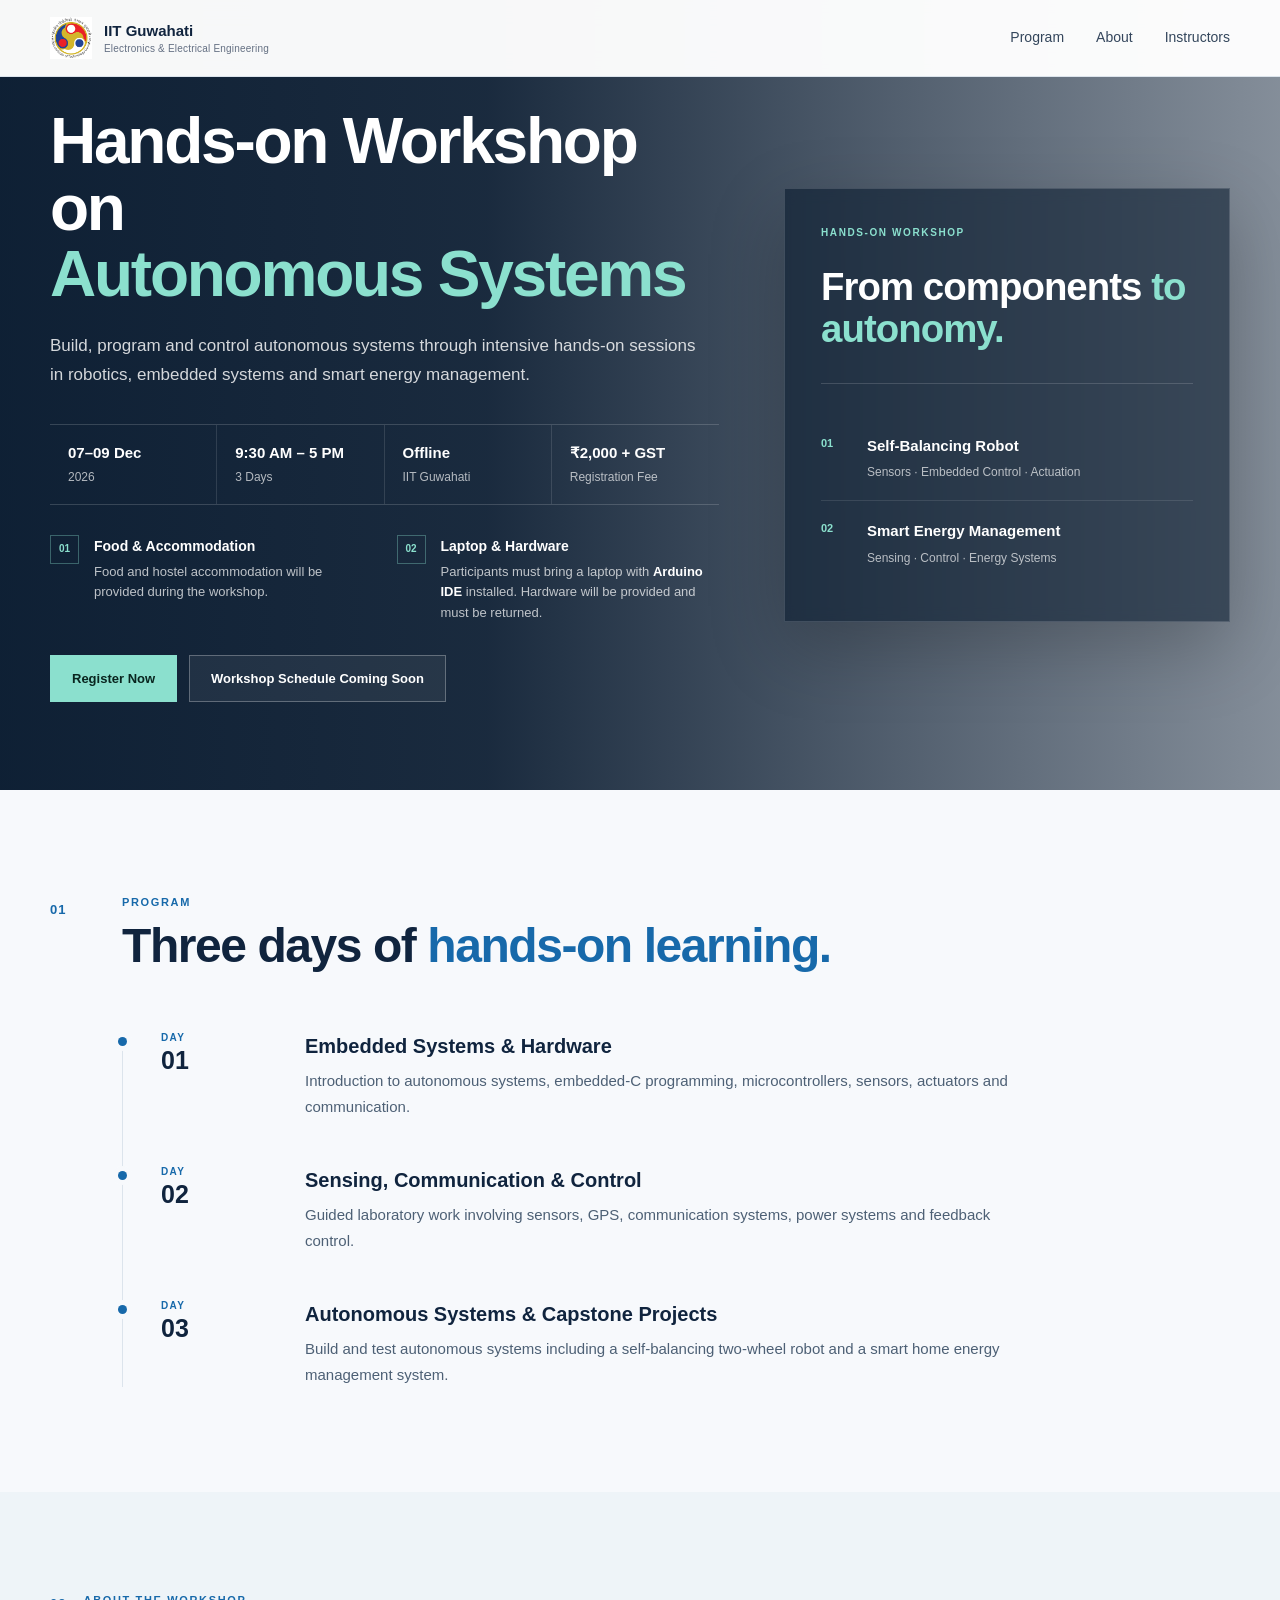
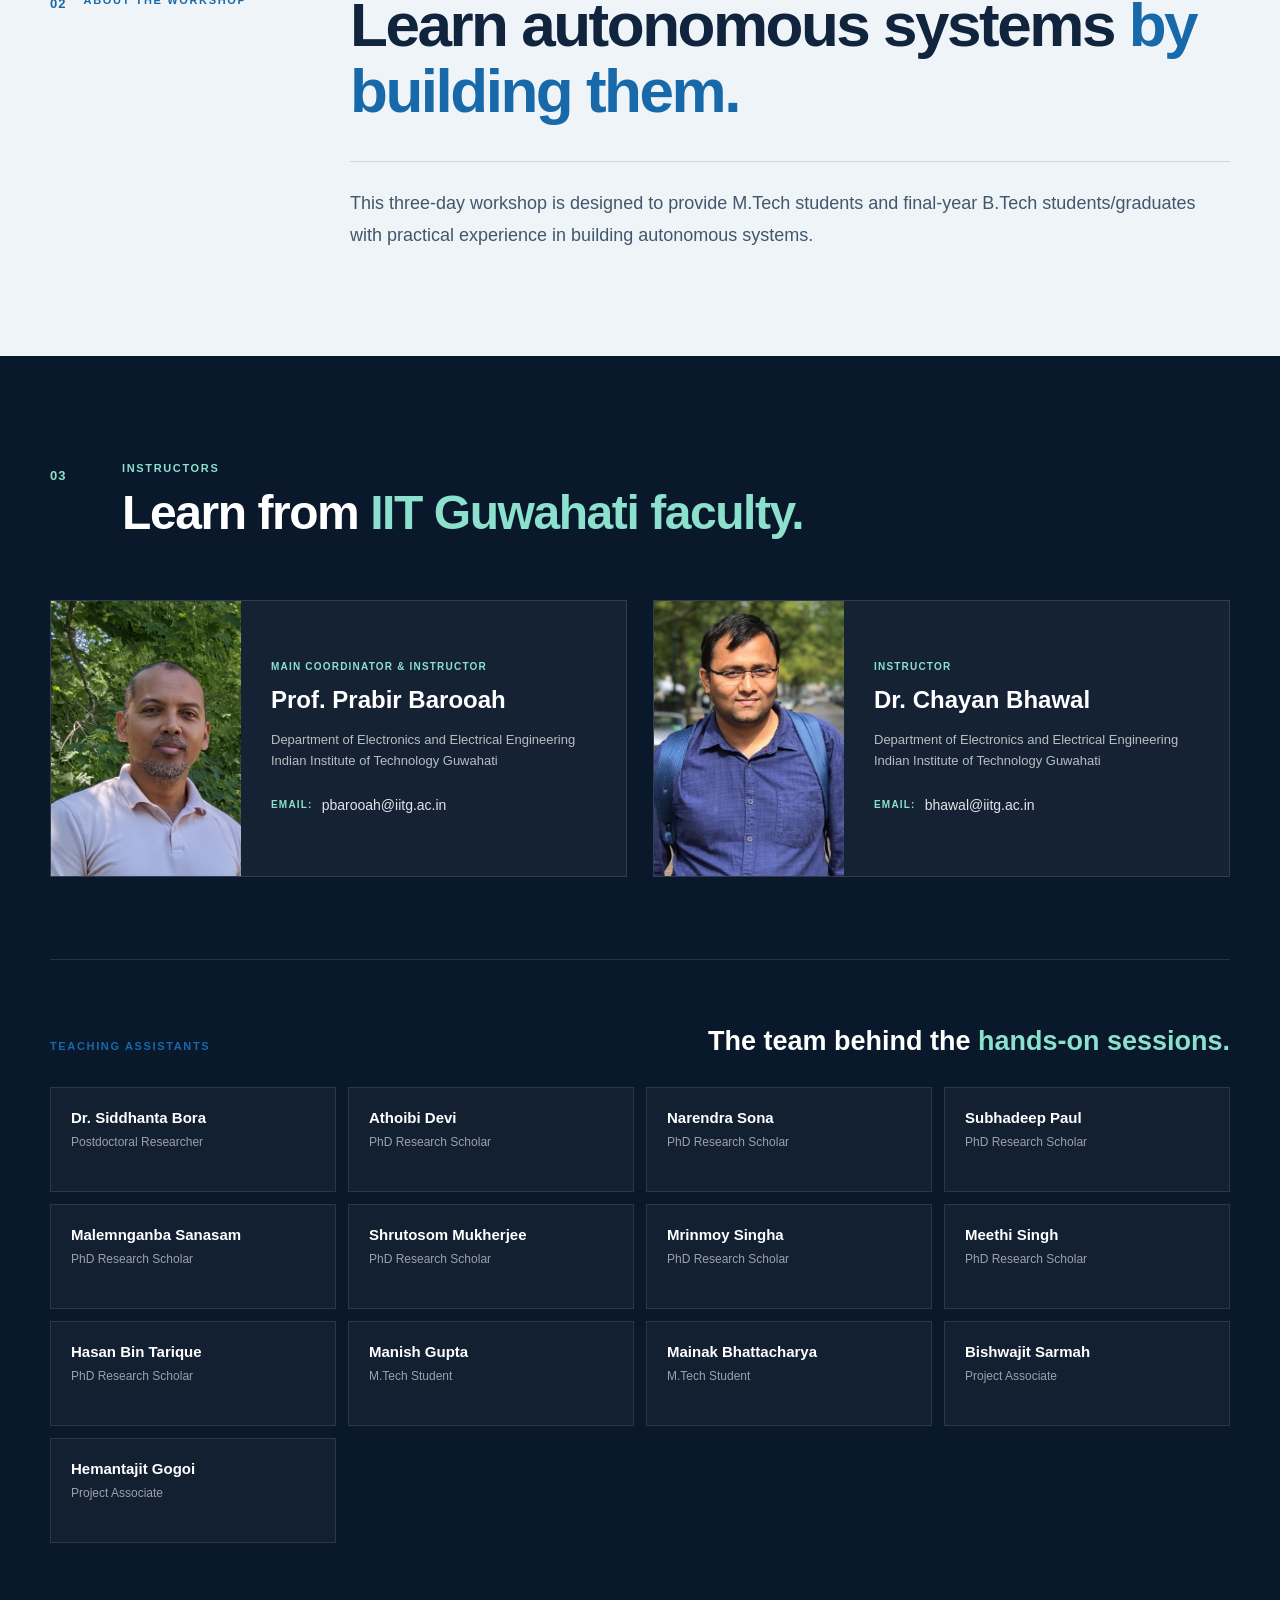
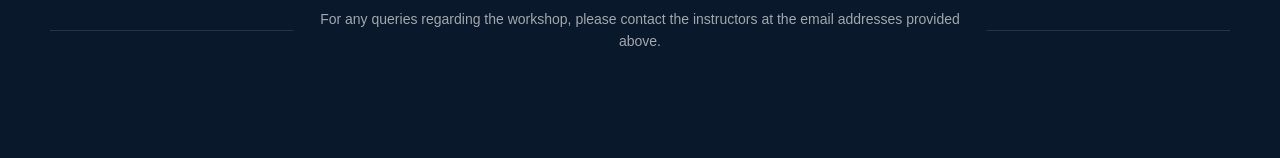
==== index.html @ 2465e298 "updated version" ====
<!DOCTYPE html>
<html lang="en">

<head>

    <meta charset="UTF-8">

    <meta
        name="viewport"
        content="width=device-width, initial-scale=1.0"
    >

    <title>
        Hands-on Workshop on Autonomous Systems | IIT Guwahati
    </title>

    <meta
        name="description"
        content="Hands-on Workshop on Autonomous Systems at IIT Guwahati, 7–9 December 2026."
    >

    <link rel="stylesheet" href="style.css">

</head>


<body>


    <!-- ================= NAVBAR ================= -->

    <header class="navbar" id="navbar">

        <div class="nav-container">

            <a href="#home" class="brand">

                <img
                    src="assets/iitg-logo.png"
                    alt="IIT Guwahati Logo"
                >

                <div>

                    <span class="brand-main">
                        IIT Guwahati
                    </span>

                    <span class="brand-sub">
                        Electronics & Electrical Engineering
                    </span>

                </div>

            </a>


            <button
                class="nav-toggle"
                id="navToggle"
                aria-label="Toggle navigation"
            >

                <span></span>
                <span></span>
                <span></span>

            </button>


            <nav class="nav-menu" id="navMenu">

                <a href="#program">
                    Program
                </a>

                <a href="#about">
                    About
                </a>

                <a href="#instructors">
                    Instructors
                </a>

            </nav>

        </div>

    </header>



    <!-- ================= MAIN ================= -->

    <main>


        <!-- ================= HERO ================= -->

        <section class="hero" id="home">

            <div class="hero-container">


                <!-- HERO CONTENT -->

                <div class="hero-content">
                    <h1>
                        Hands-on Workshop on

                        <span>
                            Autonomous Systems
                        </span>
                    </h1>


                    <p class="hero-description">

                        Build, program and control autonomous systems through
                        intensive hands-on sessions in robotics, embedded
                        systems and smart energy management.

                    </p>


                    <!-- HERO META -->

                    <div class="hero-meta">

                        <div class="hero-meta-item">

                            <strong>
                                07–09 Dec
                            </strong>

                            <span>
                                2026
                            </span>

                        </div>


                        <div class="hero-meta-item">

                            <strong>
                                9:30 AM – 5 PM
                            </strong>

                            <span>
                                3 Days
                            </span>

                        </div>


                        <div class="hero-meta-item">

                            <strong>
                                Offline
                            </strong>

                            <span>
                                IIT Guwahati
                            </span>

                        </div>


                        <div class="hero-meta-item">

                            <strong>
                                ₹2,000 + GST
                            </strong>

                            <span>
                                Registration Fee
                            </span>

                        </div>

                    </div>


                    <!-- HERO DETAILS -->

                    <div class="hero-details">

                        <div class="hero-detail-item">

                            <span class="hero-detail-icon">
                                01
                            </span>

                            <div>

                                <strong>
                                    Food & Accommodation
                                </strong>

                                <p>
                                    Food and hostel accommodation will be
                                    provided during the workshop.
                                </p>

                            </div>

                        </div>


                        <div class="hero-detail-item">

                            <span class="hero-detail-icon">
                                02
                            </span>

                            <div>

                                <strong>
                                    Laptop & Hardware
                                </strong>

                                <p>
                                    Participants must bring a laptop with
                                    <b>Arduino IDE</b> installed. Hardware
                                    will be provided and must be returned.
                                </p>

                            </div>

                        </div>

                    </div>


                    <!-- HERO BUTTONS -->

                    <div class="hero-buttons">

                        <a
                            href="GOOGLE_FORM_URL"
                            class="btn btn-primary"
                        >
                            Register Now
                        </a>


                        <a
                            href="WORKSHOP_DETAILS_PDF_URL"
                            class="btn btn-secondary"
                        >
                            Workshop Schedule Coming Soon
                        </a>

                    </div>

                </div>



                <!-- HERO SIDE PANEL -->

                <div class="hero-side-panel">

                    <div class="hero-panel-label">
                        HANDS-ON WORKSHOP
                    </div>


                    <div class="hero-panel-title">

                        From components

                        <span>
                            to autonomy.
                        </span>

                    </div>


                    <div class="hero-panel-line"></div>


                    <div class="hero-panel-project">

                        <span class="hero-panel-number">
                            01
                        </span>

                        <div>

                            <strong>
                                Self-Balancing Robot
                            </strong>

                            <p>
                                Sensors · Embedded Control · Actuation
                            </p>

                        </div>

                    </div>


                    <div class="hero-panel-project">

                        <span class="hero-panel-number">
                            02
                        </span>

                        <div>

                            <strong>
                                Smart Energy Management
                            </strong>

                            <p>
                                Sensing · Control · Energy Systems
                            </p>

                        </div>

                    </div>

                </div>

            </div>

        </section>



        <!-- ================= PROGRAM ================= -->

        <section class="section" id="program">

            <div class="container">

                <div class="section-heading">

                    <span class="section-number">
                        01
                    </span>

                    <div>

                        <p class="section-label">
                            PROGRAM
                        </p>

                        <h2>
                            Three days of
                            <span>
                                hands-on learning.
                            </span>
                        </h2>

                    </div>

                </div>


                <div class="timeline">


                    <!-- DAY 01 -->

                    <div class="timeline-item">

                        <div class="timeline-day">

                            <span>
                                DAY
                            </span>

                            01

                        </div>


                        <div class="timeline-content">

                            <h3>
                                Embedded Systems & Hardware
                            </h3>

                            <p>
                                Introduction to autonomous systems,
                                embedded-C programming, microcontrollers,
                                sensors, actuators and communication.
                            </p>

                        </div>

                    </div>



                    <!-- DAY 02 -->

                    <div class="timeline-item">

                        <div class="timeline-day">

                            <span>
                                DAY
                            </span>

                            02

                        </div>


                        <div class="timeline-content">

                            <h3>
                                Sensing, Communication & Control
                            </h3>

                            <p>
                                Guided laboratory work involving sensors,
                                GPS, communication systems, power systems
                                and feedback control.
                            </p>

                        </div>

                    </div>



                    <!-- DAY 03 -->

                    <div class="timeline-item">

                        <div class="timeline-day">

                            <span>
                                DAY
                            </span>

                            03

                        </div>


                        <div class="timeline-content">

                            <h3>
                                Autonomous Systems & Capstone Projects
                            </h3>

                            <p>
                                Build and test autonomous systems including
                                a self-balancing two-wheel robot and a
                                smart home energy management system.
                            </p>

                        </div>

                    </div>

                </div>

            </div>

        </section>



        <!-- ================= ABOUT ================= -->

        <section class="section about-section" id="about">

            <div class="container">

                <div class="about-layout">


                    <div class="about-label">

                        <span class="section-number">
                            02
                        </span>

                        <p class="section-label">
                            ABOUT THE WORKSHOP
                        </p>

                    </div>


                    <div class="about-main">

                        <h2>
                            Learn autonomous systems
                            <span>
                                by building them.
                            </span>
                        </h2>


                        <div class="about-description">

                            <p>
                                This three-day workshop is designed to provide
                                M.Tech students and final-year B.Tech
                                students/graduates with practical experience
                                in building autonomous systems.
                            </p>

                        </div>

                    </div>

                </div>

            </div>

        </section>



        <!-- ================= INSTRUCTORS ================= -->

        <section
            class="section section-dark"
            id="instructors"
        >

            <div class="container">


                <!-- SECTION HEADING -->

                <div class="section-heading light">

                    <span class="section-number">
                        03
                    </span>

                    <div>

                        <p class="section-label">
                            INSTRUCTORS
                        </p>

                        <h2>
                            Learn from
                            <span>
                                IIT Guwahati faculty.
                            </span>
                        </h2>

                    </div>

                </div>



                <!-- ================= MAIN INSTRUCTORS ================= -->

                <div class="instructor-grid">


                    <!-- PROF. PRABIR BAROOAH -->

                    <article class="instructor-card">

                        <div class="instructor-image">

                            <img
                                src="assets/prabir-barooah.jpg"
                                alt="Prof. Prabir Barooah"
                            >

                        </div>


                        <div class="instructor-content">

                            <p class="instructor-role">
                                MAIN COORDINATOR & INSTRUCTOR
                            </p>


                            <h3>
                                Prof. Prabir Barooah
                            </h3>


                            <p class="instructor-affiliation">

                                Department of Electronics and Electrical Engineering

                                <br>

                                Indian Institute of Technology Guwahati

                            </p>


                            <div class="instructor-email">

                                <span class="email-label">
                                    EMAIL:
                                </span>

                                <a href="mailto:pbarooah@iitg.ac.in">
                                    pbarooah@iitg.ac.in
                                </a>

                            </div>

                        </div>

                    </article>



                    <!-- DR. CHAYAN BHAWAL -->

                    <article class="instructor-card">

                        <div class="instructor-image">

                            <img
                                src="assets/chayan-bhawal.jpg"
                                alt="Dr. Chayan Bhawal"
                            >

                        </div>


                        <div class="instructor-content">

                            <p class="instructor-role">
                                INSTRUCTOR
                            </p>


                            <h3>
                                Dr. Chayan Bhawal
                            </h3>


                            <p class="instructor-affiliation">

                                Department of Electronics and Electrical Engineering

                                <br>

                                Indian Institute of Technology Guwahati

                            </p>


                            <div class="instructor-email">

                                <span class="email-label">
                                    EMAIL:
                                </span>

                                <a href="mailto:bhawal@iitg.ac.in">
                                    bhawal@iitg.ac.in
                                </a>

                            </div>

                        </div>

                    </article>

                </div>



                <!-- ================= TEACHING ASSISTANTS ================= -->

                <div class="teaching-assistants">

                    <div class="ta-heading">

                        <p class="section-label">
                            TEACHING ASSISTANTS
                        </p>

                        <h3>
                            The team behind the
                            <span>
                                hands-on sessions.
                            </span>
                        </h3>

                    </div>


                    <div class="ta-grid">


                        <div class="ta-card">
                            <h4>Dr. Siddhanta Bora</h4>
                            <p>Postdoctoral Researcher</p>
                        </div>


                        <div class="ta-card">
                            <h4>Athoibi Devi</h4>
                            <p>PhD Research Scholar</p>
                        </div>


                        <div class="ta-card">
                            <h4>Narendra Sona</h4>
                            <p>PhD Research Scholar</p>
                        </div>


                        <div class="ta-card">
                            <h4>Subhadeep Paul</h4>
                            <p>PhD Research Scholar</p>
                        </div>


                        <div class="ta-card">
                            <h4>Malemnganba Sanasam</h4>
                            <p>PhD Research Scholar</p>
                        </div>


                        <div class="ta-card">
                            <h4>Shrutosom Mukherjee</h4>
                            <p>PhD Research Scholar</p>
                        </div>


                        <div class="ta-card">
                            <h4>Mrinmoy Singha</h4>
                            <p>PhD Research Scholar</p>
                        </div>


                        <div class="ta-card">
                            <h4>Meethi Singh</h4>
                            <p>PhD Research Scholar</p>
                        </div>


                        <div class="ta-card">
                            <h4>Hasan Bin Tarique</h4>
                            <p>PhD Research Scholar</p>
                        </div>


                        <div class="ta-card">
                            <h4>Manish Gupta</h4>
                            <p>M.Tech Student</p>
                        </div>


                        <div class="ta-card">
                            <h4>Mainak Bhattacharya</h4>
                            <p>M.Tech Student</p>
                        </div>


                        <div class="ta-card">
                            <h4>Bishwajit Sarmah</h4>
                            <p>Project Associate</p>
                        </div>


                        <div class="ta-card">
                            <h4>Hemantajit Gogoi</h4>
                            <p>Project Associate</p>
                        </div>


                    </div>

                </div>



                <!-- ================= CONTACT NOTE ================= -->

                <div class="instructor-contact-note">

                    <span class="contact-note-line"></span>

                    <p>
                        For any queries regarding the workshop, please contact
                        the instructors at the email addresses provided above.
                    </p>

                    <span class="contact-note-line"></span>

                </div>

            </div>

        </section>

    </main>



    <script src="script.js"></script>

</body>

</html>
---- style.css ----
/* =========================================================
   ROOT
========================================================= */

:root {

    --bg: #f7f9fc;
    --surface: #ffffff;
    --surface-soft: #eef4f8;

    --navy: #10243e;
    --navy-dark: #09182b;

    --blue: #1769aa;
    --blue-light: #e6f1fa;

    --green: #159a83;
    --green-light: #e4f5f1;

    --text: #172033;
    --muted: #647083;

    --border: #dce4ec;

    --white: #ffffff;

    --shadow:
        0 20px 50px rgba(15, 35, 60, 0.08);

    --radius: 14px;

    --max-width: 1180px;
}


/* =========================================================
   RESET
========================================================= */

* {
    margin: 0;
    padding: 0;
    box-sizing: border-box;
}


html {
    scroll-behavior: smooth;
}


body {

    font-family:
        Inter,
        -apple-system,
        BlinkMacSystemFont,
        "Segoe UI",
        sans-serif;

    background: var(--bg);
    color: var(--text);

    line-height: 1.65;

    overflow-x: hidden;
}


img {
    display: block;
    max-width: 100%;
}


a {
    color: inherit;
    text-decoration: none;
}


button {
    font: inherit;
}


/* =========================================================
   NAVBAR
========================================================= */

.navbar {

    position: fixed;

    top: 0;
    left: 0;

    width: 100%;

    z-index: 1000;

    background: rgba(255, 255, 255, 0.97);

    border-bottom: 1px solid var(--border);

    backdrop-filter: blur(12px);
}


.nav-container {

    width: min(
        calc(100% - 48px),
        var(--max-width)
    );

    min-height: 76px;

    margin: auto;

    display: flex;

    align-items: center;

    justify-content: space-between;
}


.brand {

    display: flex;

    align-items: center;

    gap: 12px;
}


.brand img {

    width: 42px;
    height: 42px;

    object-fit: contain;
}


.brand-main {

    display: block;

    font-size: 15px;

    font-weight: 700;

    line-height: 1.2;

    color: var(--navy);
}


.brand-sub {

    display: block;

    margin-top: 3px;

    font-size: 10px;

    line-height: 1.2;

    color: var(--muted);

    letter-spacing: 0.02em;
}


.nav-menu {

    display: flex;

    align-items: center;

    gap: 32px;
}


.nav-menu a {

    position: relative;

    font-size: 14px;

    font-weight: 500;

    color: #34465c;

    transition: color 0.2s ease;
}


.nav-menu a:hover {
    color: var(--blue);
}


.nav-menu a::after {

    content: "";

    position: absolute;

    left: 0;
    bottom: -7px;

    width: 0;
    height: 2px;

    background: var(--blue);

    transition: width 0.2s ease;
}


.nav-menu a:hover::after {
    width: 100%;
}


.nav-toggle {
    display: none;

    width: 42px;
    height: 42px;

    border: 1px solid var(--border);

    background: var(--white);

    cursor: pointer;
}


.nav-toggle span {

    display: block;

    width: 19px;
    height: 2px;

    margin: 4px auto;

    background: var(--navy);
}


/* =========================================================
   HERO
========================================================= */

.hero {

    min-height: 790px;

    position: relative;

    display: flex;

    align-items: center;

    background:

        linear-gradient(
            90deg,
            rgba(7, 25, 46, 0.97) 0%,
            rgba(7, 25, 46, 0.92) 38%,
            rgba(7, 25, 46, 0.70) 68%,
            rgba(7, 25, 46, 0.48) 100%
        ),

        url("assets/workshop-hero.jpg")
        center / cover no-repeat;

    color: var(--white);

    overflow: hidden;
}


.hero-container {

    width: min(
        calc(100% - 48px),
        var(--max-width)
    );

    margin: auto;

    padding-top: 85px;
    padding-bottom: 65px;

    position: relative;

    z-index: 2;

    display: grid;

    grid-template-columns:
        minmax(0, 1.08fr)
        minmax(340px, 0.72fr);

    gap: 65px;

    align-items: center;
}


.hero-content {
    max-width: 700px;
}




.hero h1 {

    margin-bottom: 24px;

    font-size: clamp(42px, 5vw, 66px);

    line-height: 1.04;

    letter-spacing: -0.035em;

    font-weight: 650;
}


.hero h1 span {
    display: block;
    color: #8be0ce;
}


.hero-description {

    max-width: 650px;

    margin-bottom: 34px;

    font-size: 17px;

    line-height: 1.7;

    color: rgba(255, 255, 255, 0.82);
}


/* =========================================================
   HERO META
========================================================= */

.hero-meta {

    display: grid;

    grid-template-columns:
        repeat(4, 1fr);

    margin-bottom: 30px;

    border-top:
        1px solid rgba(255, 255, 255, 0.16);

    border-bottom:
        1px solid rgba(255, 255, 255, 0.16);
}


.hero-meta-item {

    padding: 16px 18px;

    border-right:
        1px solid rgba(255, 255, 255, 0.12);
}


.hero-meta-item:last-child {
    border-right: none;
}


.hero-meta-item strong {

    display: block;

    margin-bottom: 3px;

    font-size: 15px;

    color: var(--white);
}


.hero-meta-item span {

    display: block;

    font-size: 12px;

    color: rgba(255, 255, 255, 0.68);
}


/* =========================================================
   HERO DETAILS
========================================================= */

.hero-details {

    display: grid;

    grid-template-columns:
        repeat(2, 1fr);

    gap: 24px;

    margin-bottom: 32px;
}


.hero-detail-item {

    display: grid;

    grid-template-columns: 32px 1fr;

    gap: 12px;
}


.hero-detail-icon {

    width: 29px;
    height: 29px;

    display: flex;

    align-items: center;
    justify-content: center;

    border:
        1px solid rgba(139, 224, 206, 0.35);

    color: #8be0ce;

    font-size: 10px;

    font-weight: 700;
}


.hero-detail-item strong {

    display: block;

    margin-bottom: 4px;

    font-size: 14px;

    color: var(--white);
}


.hero-detail-item p {

    font-size: 13px;

    line-height: 1.55;

    color: rgba(255, 255, 255, 0.72);
}


.hero-detail-item b {
    color: var(--white);
}


/* =========================================================
   BUTTONS
========================================================= */

.hero-buttons {

    display: flex;

    flex-wrap: wrap;

    gap: 12px;
}


.btn {

    display: inline-flex;

    align-items: center;
    justify-content: center;

    min-height: 47px;

    padding: 0 21px;

    border: 1px solid transparent;

    font-size: 13px;

    font-weight: 600;

    transition:
        transform 0.2s ease,
        background 0.2s ease,
        border-color 0.2s ease;
}


.btn:hover {
    transform: translateY(-2px);
}


.btn-primary {

    background: #8be0ce;

    color: #09251f;
}


.btn-primary:hover {
    background: #a5eadc;
}


.btn-secondary {

    border-color:
        rgba(255, 255, 255, 0.28);

    background:
        rgba(255, 255, 255, 0.06);

    color: var(--white);
}


.btn-secondary:hover {

    background:
        rgba(255, 255, 255, 0.12);

    border-color:
        rgba(255, 255, 255, 0.45);
}


/* =========================================================
   HERO SIDE PANEL
========================================================= */

.hero-side-panel {

    padding: 36px;

    border:
        1px solid rgba(255, 255, 255, 0.15);

    background:
        rgba(5, 23, 42, 0.56);

    backdrop-filter: blur(8px);

    box-shadow:
        0 25px 70px rgba(0, 0, 0, 0.22);
}


.hero-panel-label {

    margin-bottom: 25px;

    font-size: 10px;

    font-weight: 700;

    letter-spacing: 0.16em;

    color: #8be0ce;
}


.hero-panel-title {

    max-width: 400px;

    font-size: clamp(29px, 3vw, 41px);

    line-height: 1.1;

    font-weight: 600;

    letter-spacing: -0.025em;

    color: var(--white);
}


.hero-panel-title span {
    color: #8be0ce;
}


.hero-panel-line {

    width: 100%;

    height: 1px;

    margin: 32px 0;

    background:
        rgba(255, 255, 255, 0.15);
}


.hero-panel-project {

    display: grid;

    grid-template-columns: 32px 1fr;

    gap: 14px;

    padding: 18px 0;

    border-bottom:
        1px solid rgba(255, 255, 255, 0.10);
}


.hero-panel-project:last-child {
    border-bottom: none;
}


.hero-panel-number {

    font-size: 11px;

    font-weight: 700;

    color: #8be0ce;
}


.hero-panel-project strong {

    display: block;

    margin-bottom: 5px;

    font-size: 15px;

    color: var(--white);
}


.hero-panel-project p {

    font-size: 12px;

    line-height: 1.55;

    color: rgba(255, 255, 255, 0.68);
}


/* =========================================================
   GENERAL SECTIONS
========================================================= */

.section {

    padding: 105px 0;
}


.container {

    width: min(
        calc(100% - 48px),
        var(--max-width)
    );

    margin: auto;
}


/* =========================================================
   SECTION HEADING
========================================================= */

.section-heading {

    display: grid;

    grid-template-columns: 48px 1fr;

    gap: 24px;

    align-items: start;

    margin-bottom: 60px;
}


.section-number {

    padding-top: 4px;

    font-size: 13px;

    font-weight: 700;

    color: var(--blue);

    letter-spacing: 0.08em;
}


.section-label {

    margin-bottom: 10px;

    font-size: 11px;

    font-weight: 700;

    line-height: 1.3;

    letter-spacing: 0.15em;

    color: var(--blue);
}


.section-heading h2 {

    max-width: 850px;

    font-size: clamp(32px, 4vw, 48px);

    line-height: 1.12;

    letter-spacing: -0.03em;

    font-weight: 600;

    color: var(--navy);
}


.section-heading h2 span {
    color: var(--blue);
}


/* =========================================================
   PROGRAM / TIMELINE
========================================================= */

.timeline {

    position: relative;

    margin-left: 72px;

    border-left:
        1px solid var(--border);
}


.timeline-item {

    position: relative;

    display: grid;

    grid-template-columns: 110px 1fr;

    gap: 34px;

    padding: 0 0 48px 38px;
}


.timeline-item:last-child {
    padding-bottom: 0;
}


.timeline-item::before {

    content: "";

    position: absolute;

    left: -5px;
    top: 4px;

    width: 9px;
    height: 9px;

    border-radius: 50%;

    background: var(--blue);

    box-shadow:
        0 0 0 5px var(--bg);
}


.timeline-day {

    font-size: 25px;

    line-height: 1;

    font-weight: 650;

    color: var(--navy);
}


.timeline-day span {

    display: block;

    margin-bottom: 5px;

    font-size: 10px;

    letter-spacing: 0.14em;

    color: var(--blue);
}


.timeline-content h3 {

    margin-bottom: 9px;

    font-size: 20px;

    line-height: 1.3;

    font-weight: 600;

    color: var(--navy);
}


.timeline-content p {

    max-width: 720px;

    font-size: 15px;

    line-height: 1.7;

    color: #4d6075;
}


/* =========================================================
   ABOUT
========================================================= */

.about-section {

    background: var(--surface-soft);

    padding-top: 100px;
    padding-bottom: 105px;
}


.about-layout {

    display: grid;

    grid-template-columns: 230px 1fr;

    gap: 70px;

    align-items: start;
}


.about-label {

    display: flex;

    align-items: flex-start;

    gap: 17px;
}


.about-label .section-number {
    padding-top: 1px;
}


.about-label .section-label {
    margin: 0;

    padding-top: 1px;
}


.about-main {

    min-width: 0;
}


.about-main h2 {

    max-width: 1000px;

    margin: 0;

    font-size: clamp(40px, 5vw, 62px);

    line-height: 1.06;

    letter-spacing: -0.04em;

    font-weight: 600;

    color: var(--navy);
}


.about-main h2 span {
    color: var(--blue);
}


.about-description {

    max-width: 900px;

    margin-top: 38px;

    padding-top: 26px;

    border-top: 1px solid #cbd7e2;
}


.about-description p {

    max-width: 850px;

    margin: 0;

    font-size: 18px;

    line-height: 1.75;

    color: #42566c;
}


/* =========================================================
   DARK SECTION
========================================================= */

.section-dark {

    background: var(--navy-dark);

    color: var(--white);
}


.section-heading.light .section-number,
.section-heading.light .section-label {

    color: #8be0ce;
}


.section-heading.light h2 {
    color: var(--white);
}


.section-heading.light h2 span {
    color: #8be0ce;
}


/* =========================================================
   MAIN INSTRUCTORS
========================================================= */

.instructor-grid {

    display: grid;

    grid-template-columns:
        repeat(2, minmax(0, 1fr));

    gap: 26px;
}


.instructor-card {

    display: grid;

    grid-template-columns: 190px 1fr;

    min-height: 275px;

    border:
        1px solid rgba(255, 255, 255, 0.12);

    background:
        rgba(255, 255, 255, 0.045);

    transition:
        transform 0.25s ease,
        border-color 0.25s ease;
}


.instructor-card:hover {

    transform: translateY(-3px);

    border-color:
        rgba(139, 224, 206, 0.30);
}


.instructor-image {

    height: 100%;

    min-height: 275px;

    overflow: hidden;

    background: #dce4ec;
}


.instructor-image img {

    width: 100%;
    height: 100%;

    object-fit: cover;
}


.instructor-content {

    display: flex;

    flex-direction: column;

    justify-content: center;

    padding: 30px;
}


.instructor-role {

    margin-bottom: 10px;

    font-size: 10px;

    font-weight: 700;

    letter-spacing: 0.12em;

    color: #8be0ce;
}


.instructor-content h3 {

    margin-bottom: 14px;

    font-size: 24px;

    line-height: 1.2;

    font-weight: 600;

    color: var(--white);
}


.instructor-affiliation {

    margin-bottom: 22px;

    font-size: 13px;

    line-height: 1.65;

    color: rgba(255, 255, 255, 0.70);
}


.instructor-email {

    display: flex;

    align-items: center;

    flex-wrap: wrap;

    gap: 9px;

    font-size: 14px;
}


.email-label {

    font-size: 10px;

    font-weight: 700;

    letter-spacing: 0.12em;

    color: #8be0ce;
}


.instructor-email a {

    font-size: 14px;

    color: rgba(255, 255, 255, 0.88);

    transition: color 0.2s ease;
}


.instructor-email a:hover {
    color: #8be0ce;
}


/* =========================================================
   TEACHING ASSISTANTS
========================================================= */

.teaching-assistants {

    margin-top: 82px;

    padding-top: 65px;

    border-top:
        1px solid rgba(255, 255, 255, 0.12);
}


.ta-heading {

    display: flex;

    align-items: baseline;

    justify-content: space-between;

    gap: 30px;

    margin-bottom: 30px;
}


.ta-heading .section-label {
    margin: 0;
}


.ta-heading h3 {

    margin: 0;

    font-size: 27px;

    line-height: 1.2;

    font-weight: 600;

    color: var(--white);
}


.ta-heading h3 span {
    color: #8be0ce;
}


.ta-grid {

    display: grid;

    grid-template-columns:
        repeat(4, minmax(0, 1fr));

    gap: 12px;
}


.ta-card {

    min-height: 105px;

    padding: 20px 20px;

    border:
        1px solid rgba(255, 255, 255, 0.10);

    background:
        rgba(255, 255, 255, 0.035);

    transition:
        background 0.2s ease,
        border-color 0.2s ease,
        transform 0.2s ease;
}


.ta-card:hover {

    transform: translateY(-2px);

    background:
        rgba(255, 255, 255, 0.065);

    border-color:
        rgba(139, 224, 206, 0.30);
}


.ta-card h4 {

    margin-bottom: 7px;

    font-size: 15px;

    line-height: 1.3;

    font-weight: 600;

    color: var(--white);
}


.ta-card p {

    margin: 0;

    font-size: 12px;

    line-height: 1.45;

    color: rgba(255, 255, 255, 0.58);
}


/* =========================================================
   CONTACT NOTE
========================================================= */

.instructor-contact-note {

    display: grid;

    grid-template-columns: 1fr minmax(300px, 650px) 1fr;

    align-items: center;

    gap: 22px;

    margin-top: 65px;
}


.contact-note-line {

    height: 1px;

    background:
        rgba(255, 255, 255, 0.12);
}


.instructor-contact-note p {

    margin: 0;

    text-align: center;

    font-size: 14px;

    line-height: 1.6;

    color: rgba(255, 255, 255, 0.62);
}


/* =========================================================
   TABLET
========================================================= */

@media (max-width: 1050px) {

    .hero-container {

        grid-template-columns:
            minmax(0, 1fr)
            minmax(300px, 0.65fr);

        gap: 40px;
    }


    .instructor-card {

        grid-template-columns: 155px 1fr;
    }


    .ta-grid {

        grid-template-columns:
            repeat(3, minmax(0, 1fr));
    }


    .about-layout {

        grid-template-columns: 190px 1fr;

        gap: 45px;
    }

}


/* =========================================================
   TABLET / SMALL LAPTOP
========================================================= */

@media (max-width: 900px) {

    .hero {

        min-height: auto;
    }


    .hero-container {

        grid-template-columns: 1fr;

        padding-top: 125px;
        padding-bottom: 70px;
    }


    .hero-content {
        max-width: 760px;
        transform: translateY(-15px);
    }


    .hero-side-panel {

        max-width: 650px;
    }


    .instructor-grid {

        grid-template-columns: 1fr;
    }


    .instructor-card {

        grid-template-columns: 190px 1fr;
    }


    .ta-heading {

        display: block;
    }


    .ta-heading h3 {

        margin-top: 10px;
    }


    .ta-grid {

        grid-template-columns:
            repeat(3, minmax(0, 1fr));
    }

}


/* =========================================================
   MOBILE
========================================================= */

@media (max-width: 700px) {

    .nav-container,
    .hero-container,
    .container {

        width: min(
            calc(100% - 32px),
            var(--max-width)
        );
    }


    .nav-container {
        min-height: 68px;
    }


    .brand-sub {
        display: none;
    }


    .nav-toggle {
        display: block;
    }


    .nav-menu {

        position: absolute;

        top: 68px;
        left: 0;

        width: 100%;

        display: none;

        flex-direction: column;

        align-items: flex-start;

        gap: 0;

        padding: 12px 20px;

        background: var(--white);

        border-bottom:
            1px solid var(--border);

        box-shadow:
            0 15px 30px rgba(15, 35, 60, 0.08);
    }


    .nav-menu.active {
        display: flex;
    }


    .nav-menu a {

        width: 100%;

        padding: 13px 0;
    }


    .nav-menu a::after {
        display: none;
    }


    .section {
        padding: 78px 0;
    }


    .section-heading {

        grid-template-columns: 35px 1fr;

        gap: 14px;

        margin-bottom: 45px;
    }


    .section-heading h2 {
        font-size: 34px;
    }


    .hero h1 {
        font-size: 45px;
    }


    .hero-description {
        font-size: 16px;
    }


    .hero-meta {

        grid-template-columns:
            repeat(2, 1fr);
    }


    .hero-meta-item:nth-child(2) {
        border-right: none;
    }


    .hero-meta-item:nth-child(-n + 2) {
        border-bottom:
            1px solid rgba(255, 255, 255, 0.12);
    }


    .hero-details {

        grid-template-columns: 1fr;

        gap: 20px;
    }


    .hero-side-panel {

        padding: 28px;
    }


    .hero-buttons {

        flex-direction: column;

        align-items: stretch;
    }


    .btn {
        width: 100%;
    }


    /* PROGRAM */

    .timeline {

        margin-left: 10px;
    }


    .timeline-item {

        grid-template-columns: 65px 1fr;

        gap: 18px;

        padding-left: 25px;
    }


    .timeline-day {
        font-size: 21px;
    }


    .timeline-content h3 {
        font-size: 18px;
    }


    /* ABOUT */

    .about-section {
        padding: 80px 0;
    }


    .about-layout {

        grid-template-columns: 1fr;

        gap: 28px;
    }


    .about-label {

        align-items: center;

        gap: 14px;
    }


    .about-main h2 {

        font-size: 42px;

        line-height: 1.08;
    }


    .about-description {

        margin-top: 30px;

        padding-top: 22px;
    }


    .about-description p {
        font-size: 16px;
    }


    /* INSTRUCTORS */

    .instructor-card {

        grid-template-columns: 1fr;
    }


    .instructor-image {

        min-height: 260px;

        height: 260px;
    }


    .instructor-content {
        padding: 25px;
    }


    .teaching-assistants {

        margin-top: 60px;

        padding-top: 50px;
    }


    .ta-grid {

        grid-template-columns:
            repeat(2, minmax(0, 1fr));
    }


    .instructor-contact-note {

        grid-template-columns: 1fr;

        gap: 18px;
    }


    .contact-note-line:first-child {
        display: none;
    }


    .contact-note-line:last-child {
        display: none;
    }

}


/* =========================================================
   SMALL MOBILE
========================================================= */

@media (max-width: 480px) {

    .hero h1 {
        font-size: 39px;
    }


    .hero-meta {

        grid-template-columns: 1fr;
    }


    .hero-meta-item {

        border-right: none;

        border-bottom:
            1px solid rgba(255, 255, 255, 0.12);
    }


    .hero-meta-item:last-child {
        border-bottom: none;
    }


    .about-main h2 {
        font-size: 36px;
    }


    .ta-grid {
        grid-template-columns: 1fr;
    }


    .instructor-image {
        height: 240px;
        min-height: 240px;
    }

}
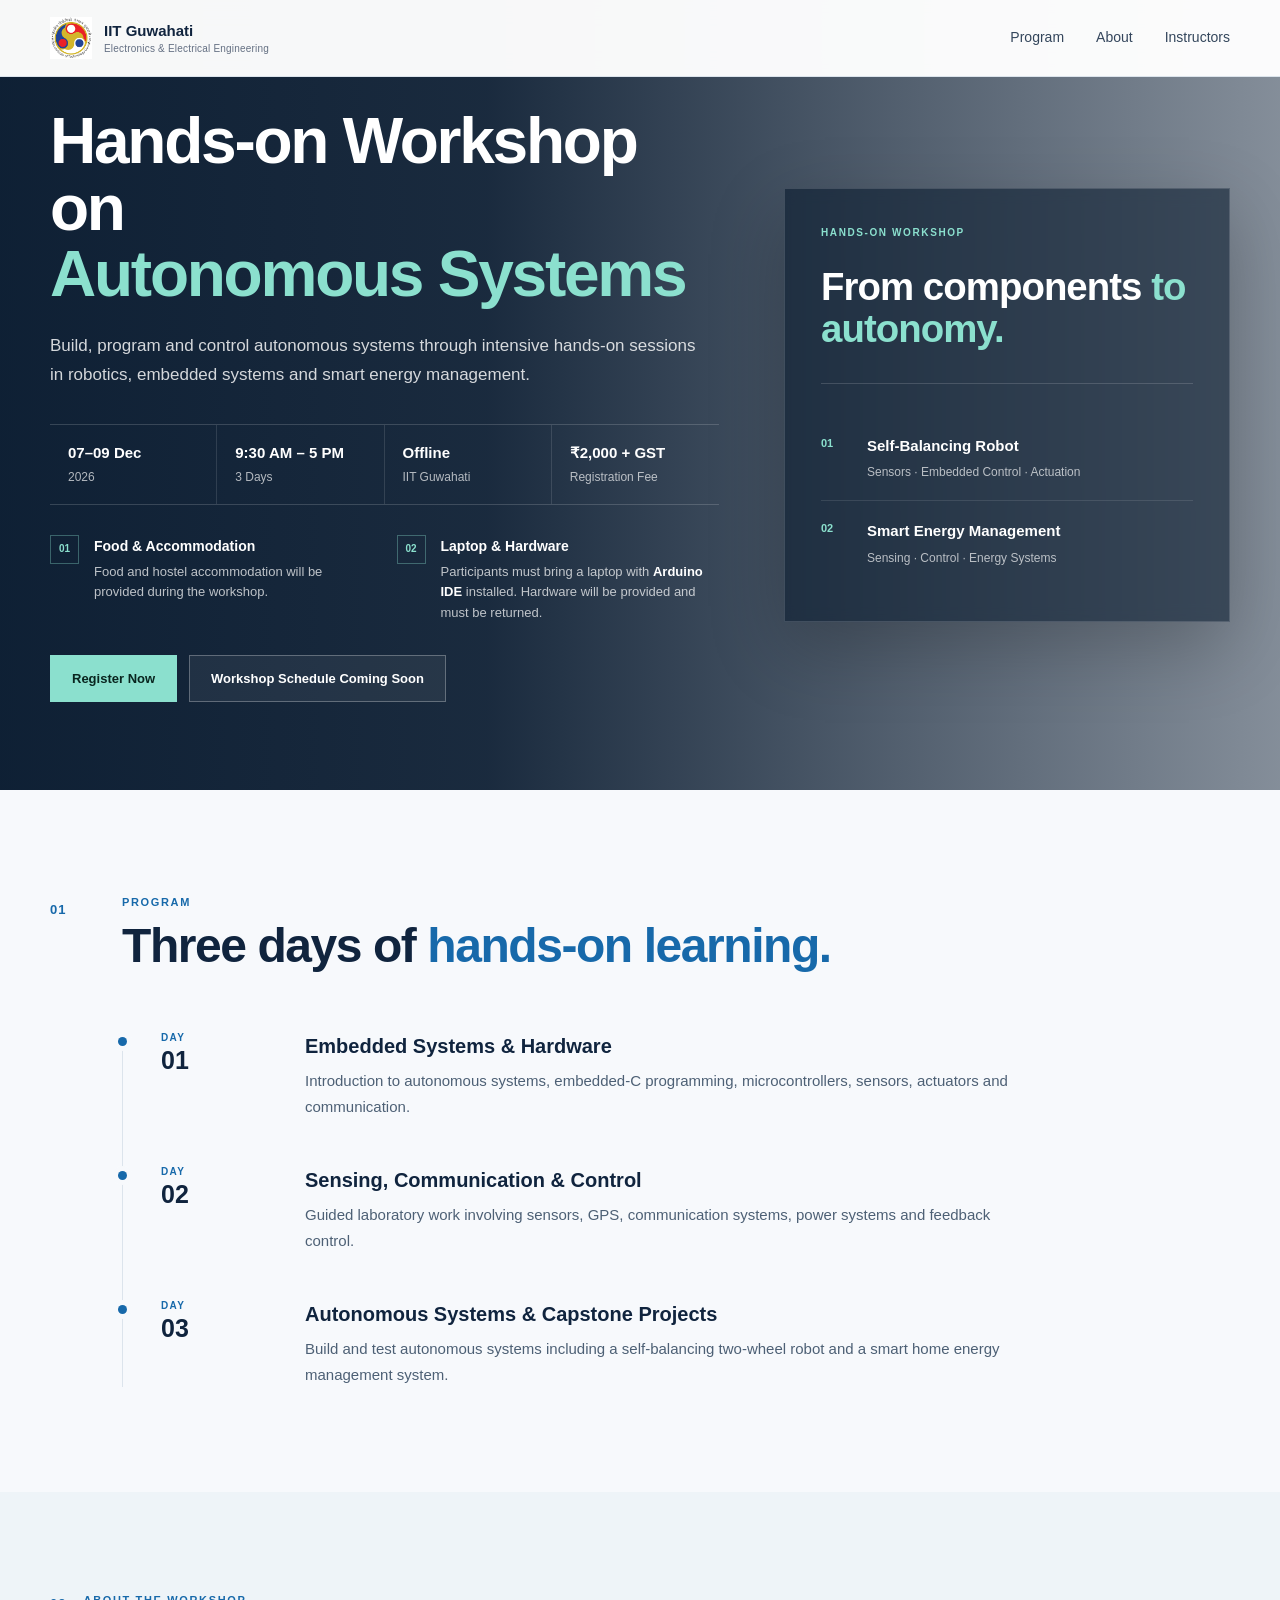
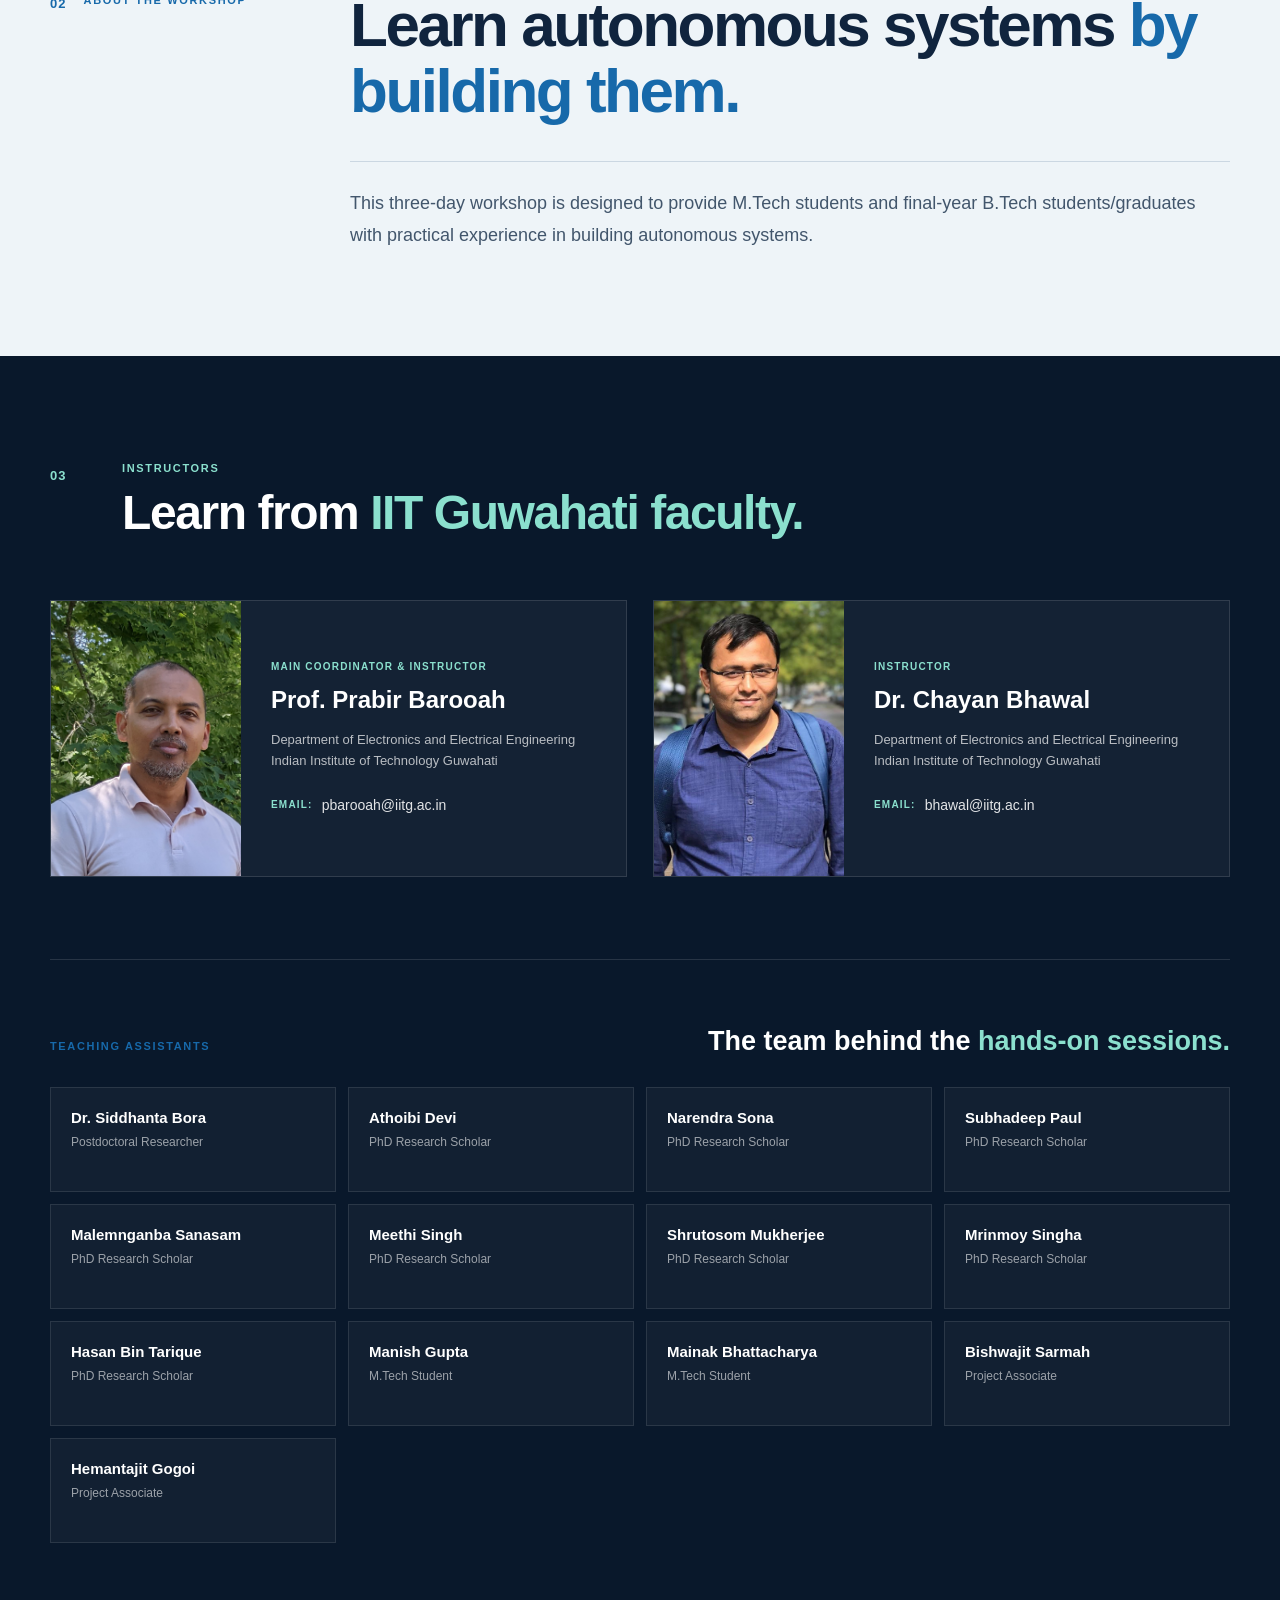
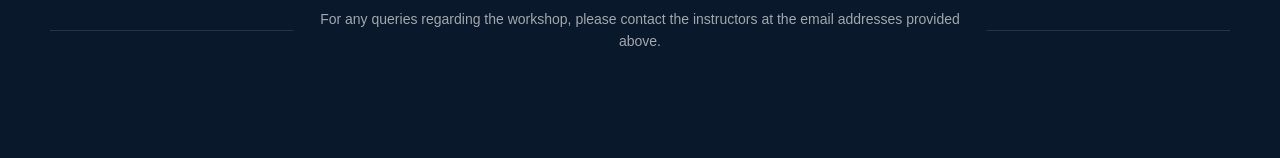
==== commit 071b8115: "sync changes" ====
--- a/index.html
+++ b/index.html
@@ -726,6 +726,10 @@
                             <p>PhD Research Scholar</p>
                         </div>
 
+                        <div class="ta-card">
+                            <h4>Meethi Singh</h4>
+                            <p>PhD Research Scholar</p>
+                        </div>
 
                         <div class="ta-card">
                             <h4>Shrutosom Mukherjee</h4>
@@ -735,12 +739,6 @@
 
                         <div class="ta-card">
                             <h4>Mrinmoy Singha</h4>
-                            <p>PhD Research Scholar</p>
-                        </div>
-
-
-                        <div class="ta-card">
-                            <h4>Meethi Singh</h4>
                             <p>PhD Research Scholar</p>
                         </div>
 
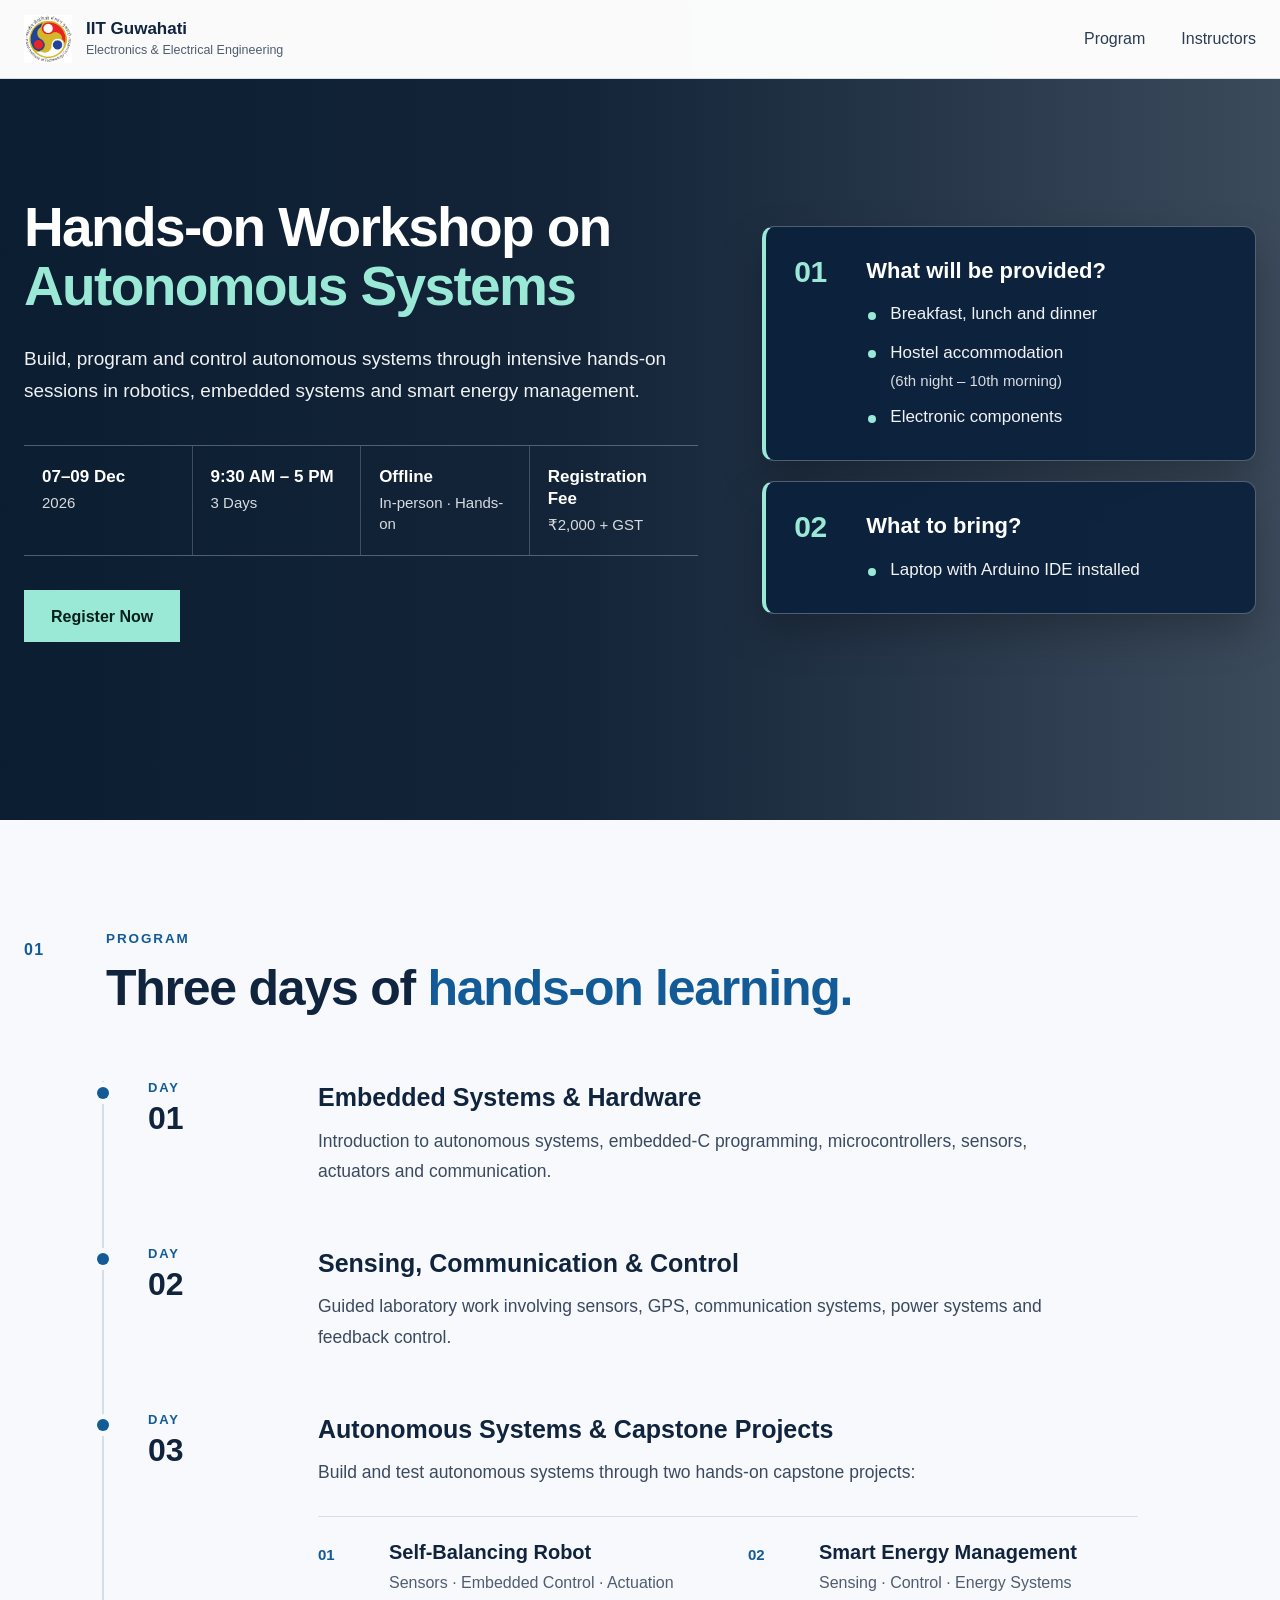
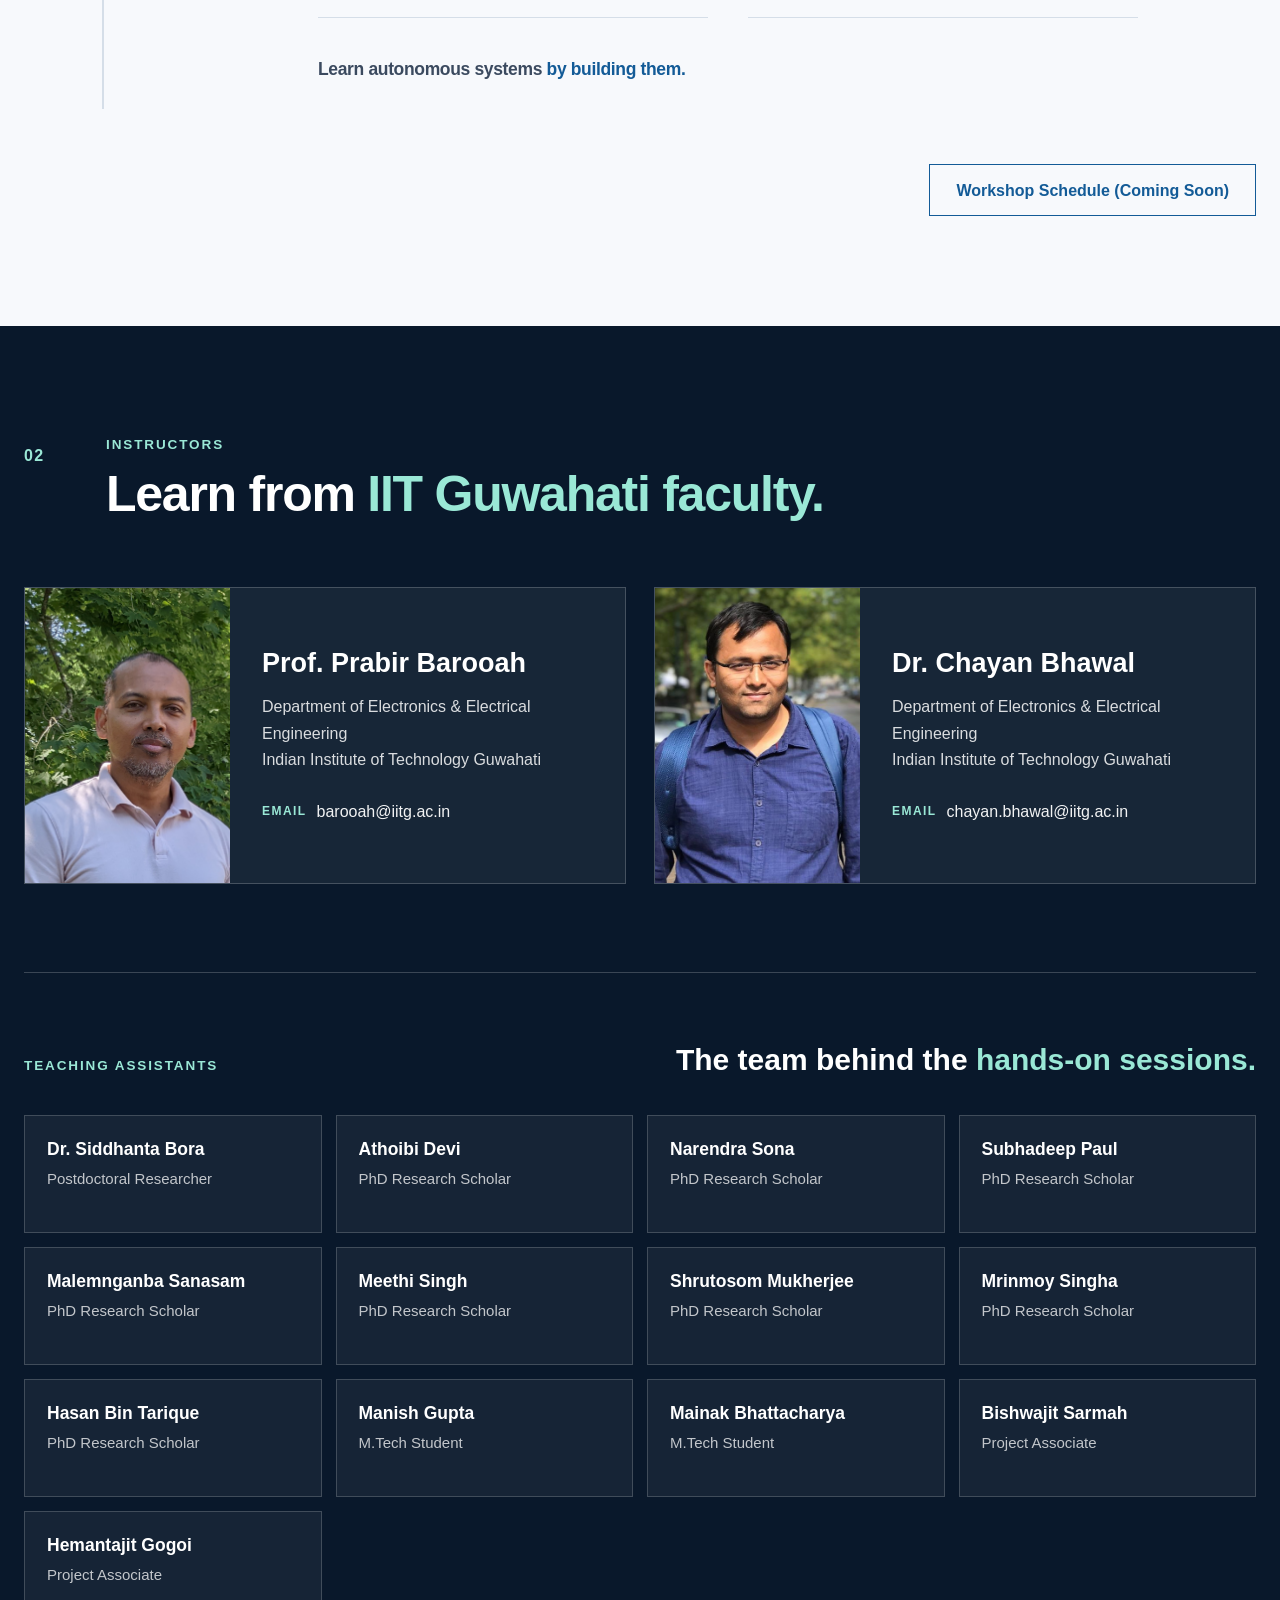
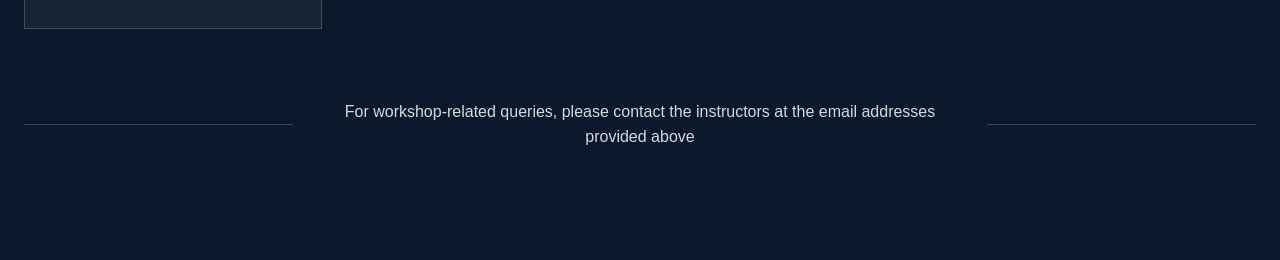
==== commit 815365d8: "Improve workshop hero metadata" ====
--- a/index.html
+++ b/index.html
@@ -1,18 +1,10 @@
 <!DOCTYPE html>
 <html lang="en">
-
 <head>
-
     <meta charset="UTF-8">
-
-    <meta
-        name="viewport"
-        content="width=device-width, initial-scale=1.0"
-    >
-
-    <title>
-        Hands-on Workshop on Autonomous Systems | IIT Guwahati
-    </title>
+    <meta name="viewport" content="width=device-width, initial-scale=1.0">
+
+    <title>Hands-on Workshop on Autonomous Systems | IIT Guwahati</title>
 
     <meta
         name="description"
@@ -20,305 +12,145 @@
     >
 
     <link rel="stylesheet" href="style.css">
-
 </head>
 
-
 <body>
 
-
-    <!-- ================= NAVBAR ================= -->
-
-    <header class="navbar" id="navbar">
-
+    <!-- =========================
+         NAVBAR
+    ========================== -->
+
+    <header class="navbar">
         <div class="nav-container">
 
             <a href="#home" class="brand">
-
-                <img
-                    src="assets/iitg-logo.png"
-                    alt="IIT Guwahati Logo"
-                >
+                <img src="assets/iitg-logo.png" alt="IIT Guwahati Logo">
 
                 <div>
-
-                    <span class="brand-main">
-                        IIT Guwahati
+                    <span class="brand-main">IIT Guwahati</span>
+                    <span class="brand-sub">
+                        Electronics &amp; Electrical Engineering
                     </span>
-
-                    <span class="brand-sub">
-                        Electronics & Electrical Engineering
-                    </span>
-
-                </div>
-
+                </div>
             </a>
 
+            <nav class="nav-menu" id="navMenu">
+                <a href="#program">Program</a>
+                <a href="#instructors">Instructors</a>
+            </nav>
 
             <button
                 class="nav-toggle"
                 id="navToggle"
-                aria-label="Toggle navigation"
+                aria-label="Open menu"
+                aria-expanded="false"
+                aria-controls="navMenu"
             >
-
                 <span></span>
                 <span></span>
                 <span></span>
-
             </button>
 
-
-            <nav class="nav-menu" id="navMenu">
-
-                <a href="#program">
-                    Program
-                </a>
-
-                <a href="#about">
-                    About
-                </a>
-
-                <a href="#instructors">
-                    Instructors
-                </a>
-
-            </nav>
-
         </div>
-
     </header>
 
 
-
-    <!-- ================= MAIN ================= -->
-
     <main>
 
-
-        <!-- ================= HERO ================= -->
+        <!-- =========================
+             HERO
+        ========================== -->
 
         <section class="hero" id="home">
 
             <div class="hero-container">
 
-
-                <!-- HERO CONTENT -->
+                <!-- LEFT SIDE -->
 
                 <div class="hero-content">
+
                     <h1>
                         Hands-on Workshop on
-
-                        <span>
-                            Autonomous Systems
-                        </span>
+                        <span>Autonomous Systems</span>
                     </h1>
 
-
                     <p class="hero-description">
-
                         Build, program and control autonomous systems through
                         intensive hands-on sessions in robotics, embedded
                         systems and smart energy management.
-
                     </p>
 
 
-                    <!-- HERO META -->
-
                     <div class="hero-meta">
 
                         <div class="hero-meta-item">
-
-                            <strong>
-                                07–09 Dec
-                            </strong>
-
-                            <span>
-                                2026
-                            </span>
-
-                        </div>
-
+                            <strong>07–09 Dec</strong>
+                            <span>2026</span>
+                        </div>
 
                         <div class="hero-meta-item">
-
-                            <strong>
-                                9:30 AM – 5 PM
-                            </strong>
-
-                            <span>
-                                3 Days
-                            </span>
-
-                        </div>
-
+                            <strong>9:30 AM – 5 PM</strong>
+                            <span>3 Days</span>
+                        </div>
+
+                    <div class="hero-meta-item">
+                        <strong>Offline</strong>
+                        <span>In-person · Hands-on</span>
+                    </div>
 
                         <div class="hero-meta-item">
-
-                            <strong>
-                                Offline
-                            </strong>
-
-                            <span>
-                                IIT Guwahati
-                            </span>
-
-                        </div>
-
-
-                        <div class="hero-meta-item">
-
-                            <strong>
-                                ₹2,000 + GST
-                            </strong>
-
-                            <span>
-                                Registration Fee
-                            </span>
-
-                        </div>
-
-                    </div>
-
-
-                    <!-- HERO DETAILS -->
-
-                    <div class="hero-details">
-
-                        <div class="hero-detail-item">
-
-                            <span class="hero-detail-icon">
-                                01
-                            </span>
-
-                            <div>
-
-                                <strong>
-                                    Food & Accommodation
-                                </strong>
-
-                                <p>
-                                    Food and hostel accommodation will be
-                                    provided during the workshop.
-                                </p>
-
-                            </div>
-
-                        </div>
-
-
-                        <div class="hero-detail-item">
-
-                            <span class="hero-detail-icon">
-                                02
-                            </span>
-
-                            <div>
-
-                                <strong>
-                                    Laptop & Hardware
-                                </strong>
-
-                                <p>
-                                    Participants must bring a laptop with
-                                    <b>Arduino IDE</b> installed. Hardware
-                                    will be provided and must be returned.
-                                </p>
-
-                            </div>
-
-                        </div>
-
-                    </div>
-
-
-                    <!-- HERO BUTTONS -->
+                            <strong>Registration Fee</strong>
+                            <span>₹2,000 + GST</span>
+                        </div>
+
+                    </div>
+
 
                     <div class="hero-buttons">
 
-                        <a
-                            href="GOOGLE_FORM_URL"
-                            class="btn btn-primary"
-                        >
+                        <a href="GOOGLE_FORM_URL" class="btn btn-primary">
                             Register Now
                         </a>
 
-
-                        <a
-                            href="WORKSHOP_DETAILS_PDF_URL"
-                            class="btn btn-secondary"
-                        >
-                            Workshop Schedule Coming Soon
-                        </a>
-
-                    </div>
-
-                </div>
-
-
-
-                <!-- HERO SIDE PANEL -->
-
-                <div class="hero-side-panel">
-
-                    <div class="hero-panel-label">
-                        HANDS-ON WORKSHOP
-                    </div>
-
-
-                    <div class="hero-panel-title">
-
-                        From components
-
-                        <span>
-                            to autonomy.
-                        </span>
-
-                    </div>
-
-
-                    <div class="hero-panel-line"></div>
-
-
-                    <div class="hero-panel-project">
-
-                        <span class="hero-panel-number">
-                            01
-                        </span>
-
-                        <div>
-
-                            <strong>
-                                Self-Balancing Robot
-                            </strong>
-
-                            <p>
-                                Sensors · Embedded Control · Actuation
-                            </p>
-
-                        </div>
-
-                    </div>
-
-
-                    <div class="hero-panel-project">
-
-                        <span class="hero-panel-number">
-                            02
-                        </span>
-
-                        <div>
-
-                            <strong>
-                                Smart Energy Management
-                            </strong>
-
-                            <p>
-                                Sensing · Control · Energy Systems
-                            </p>
-
-                        </div>
-
+                    </div>
+
+                </div>
+
+
+                <!-- RIGHT SIDE -->
+
+                <div class="hero-side-info">
+
+                    <div class="info-poster">
+                        <div class="info-poster-number">01</div>
+
+                        <div class="info-poster-content">
+                            <h3>What will be provided?</h3>
+
+                            <ul>
+                                <li>Breakfast, lunch and dinner</li>
+                                <li>
+                                    Hostel accommodation
+                                    <span class="poster-note">
+                                        (6th night – 10th morning)
+                                    </span>
+                                </li>
+                                <li>Electronic components</li>
+                            </ul>
+                        </div>
+                    </div>
+
+
+                    <div class="info-poster">
+                        <div class="info-poster-number">02</div>
+
+                        <div class="info-poster-content">
+                            <h3>What to bring?</h3>
+
+                            <ul>
+                                <li>Laptop with Arduino IDE installed</li>
+                            </ul>
+                        </div>
                     </div>
 
                 </div>
@@ -328,8 +160,9 @@
         </section>
 
 
-
-        <!-- ================= PROGRAM ================= -->
+        <!-- =========================
+             PROGRAM
+        ========================== -->
 
         <section class="section" id="program">
 
@@ -337,21 +170,19 @@
 
                 <div class="section-heading">
 
-                    <span class="section-number">
+                    <div class="section-number">
                         01
-                    </span>
+                    </div>
 
                     <div>
 
-                        <p class="section-label">
+                        <div class="section-label">
                             PROGRAM
-                        </p>
+                        </div>
 
                         <h2>
                             Three days of
-                            <span>
-                                hands-on learning.
-                            </span>
+                            <span>hands-on learning.</span>
                         </h2>
 
                     </div>
@@ -361,26 +192,19 @@
 
                 <div class="timeline">
 
-
                     <!-- DAY 01 -->
 
                     <div class="timeline-item">
 
                         <div class="timeline-day">
-
-                            <span>
-                                DAY
-                            </span>
-
+                            <span>DAY</span>
                             01
-
-                        </div>
-
+                        </div>
 
                         <div class="timeline-content">
 
                             <h3>
-                                Embedded Systems & Hardware
+                                Embedded Systems &amp; Hardware
                             </h3>
 
                             <p>
@@ -394,26 +218,19 @@
                     </div>
 
 
-
                     <!-- DAY 02 -->
 
                     <div class="timeline-item">
 
                         <div class="timeline-day">
-
-                            <span>
-                                DAY
-                            </span>
-
+                            <span>DAY</span>
                             02
-
-                        </div>
-
+                        </div>
 
                         <div class="timeline-content">
 
                             <h3>
-                                Sensing, Communication & Control
+                                Sensing, Communication &amp; Control
                             </h3>
 
                             <p>
@@ -427,37 +244,79 @@
                     </div>
 
 
-
                     <!-- DAY 03 -->
 
                     <div class="timeline-item">
 
                         <div class="timeline-day">
-
-                            <span>
-                                DAY
-                            </span>
-
+                            <span>DAY</span>
                             03
-
-                        </div>
-
+                        </div>
 
                         <div class="timeline-content">
 
                             <h3>
-                                Autonomous Systems & Capstone Projects
+                                Autonomous Systems &amp; Capstone Projects
                             </h3>
 
                             <p>
-                                Build and test autonomous systems including
-                                a self-balancing two-wheel robot and a
-                                smart home energy management system.
+                                Build and test autonomous systems through
+                                two hands-on capstone projects:
                             </p>
 
-                        </div>
-
-                    </div>
+
+<div class="project-list">
+
+    <div class="project-item">
+        <div class="project-number">01</div>
+        <div>
+            <h4>Self-Balancing Robot</h4>
+            <p>Sensors · Embedded Control · Actuation</p>
+        </div>
+    </div>
+
+    <div class="project-item">
+        <div class="project-number">02</div>
+        <div>
+            <h4>Smart Energy Management</h4>
+            <p>Sensing · Control · Energy Systems</p>
+        </div>
+    </div>
+
+</div>
+
+
+                            <p class="day03-tagline">
+                                Learn autonomous systems
+                                <span>by building them.</span>
+                            </p>
+
+
+                            <!-- <div class="schedule-button">
+
+                                <a
+                                    href="WORKSHOP_DETAILS_PDF_URL"
+                                    class="btn btn-secondary"
+                                >
+                                    Workshop Schedule (Coming Soon)
+                                </a>
+
+                            </div> -->
+
+                        </div>
+
+                    </div>
+
+                </div>
+
+                <div class="schedule-button">
+
+                    <a
+                        href="WORKSHOP_DETAILS_PDF_URL"
+                        class="btn btn-secondary"
+                    >
+                        Workshop Schedule (Coming Soon)
+                    </a>
 
                 </div>
 
@@ -466,267 +325,168 @@
         </section>
 
 
-
-        <!-- ================= ABOUT ================= -->
-
-        <section class="section about-section" id="about">
+        <!-- =========================
+             INSTRUCTORS
+        ========================== -->
+
+        <section class="section section-dark" id="instructors">
 
             <div class="container">
 
-                <div class="about-layout">
-
-
-                    <div class="about-label">
-
-                        <span class="section-number">
-                            02
-                        </span>
-
-                        <p class="section-label">
-                            ABOUT THE WORKSHOP
-                        </p>
-
-                    </div>
-
-
-                    <div class="about-main">
+                <div class="section-heading light">
+
+                    <div class="section-number">
+                        02
+                    </div>
+
+                    <div>
+
+                        <div class="section-label">
+                            INSTRUCTORS
+                        </div>
 
                         <h2>
-                            Learn autonomous systems
-                            <span>
-                                by building them.
-                            </span>
+                            Learn from 
+                            <span>IIT Guwahati faculty.</span>
                         </h2>
 
-
-                        <div class="about-description">
-
-                            <p>
-                                This three-day workshop is designed to provide
-                                M.Tech students and final-year B.Tech
-                                students/graduates with practical experience
-                                in building autonomous systems.
-                            </p>
-
-                        </div>
-
-                    </div>
-
-                </div>
-
-            </div>
-
-        </section>
-
-
-
-        <!-- ================= INSTRUCTORS ================= -->
-
-        <section
-            class="section section-dark"
-            id="instructors"
-        >
-
-            <div class="container">
-
-
-                <!-- SECTION HEADING -->
-
-                <div class="section-heading light">
-
-                    <span class="section-number">
-                        03
-                    </span>
-
-                    <div>
-
-                        <p class="section-label">
-                            INSTRUCTORS
-                        </p>
-
-                        <h2>
-                            Learn from
-                            <span>
-                                IIT Guwahati faculty.
-                            </span>
-                        </h2>
-
-                    </div>
-
-                </div>
-
-
-
-                <!-- ================= MAIN INSTRUCTORS ================= -->
+                    </div>
+
+                </div>
+
+
+                <!-- MAIN INSTRUCTORS -->
 
                 <div class="instructor-grid">
 
-
                     <!-- PROF. PRABIR BAROOAH -->
 
-                    <article class="instructor-card">
+                    <div class="instructor-card">
 
                         <div class="instructor-image">
-
                             <img
                                 src="assets/prabir-barooah.jpg"
                                 alt="Prof. Prabir Barooah"
                             >
-
-                        </div>
-
+                        </div>
 
                         <div class="instructor-content">
-
-                            <p class="instructor-role">
-                                MAIN COORDINATOR & INSTRUCTOR
-                            </p>
-
 
                             <h3>
                                 Prof. Prabir Barooah
                             </h3>
 
-
                             <p class="instructor-affiliation">
-
-                                Department of Electronics and Electrical Engineering
-
-                                <br>
-
+                                Department of Electronics &amp;
+                                Electrical Engineering<br>
                                 Indian Institute of Technology Guwahati
-
                             </p>
 
-
                             <div class="instructor-email">
 
                                 <span class="email-label">
-                                    EMAIL:
+                                    EMAIL
                                 </span>
 
-                                <a href="mailto:pbarooah@iitg.ac.in">
-                                    pbarooah@iitg.ac.in
+                                <a href="mailto:barooah@iitg.ac.in">
+                                    barooah@iitg.ac.in
                                 </a>
 
                             </div>
 
                         </div>
 
-                    </article>
-
+                    </div>
 
 
                     <!-- DR. CHAYAN BHAWAL -->
 
-                    <article class="instructor-card">
+                    <div class="instructor-card">
 
                         <div class="instructor-image">
-
                             <img
                                 src="assets/chayan-bhawal.jpg"
                                 alt="Dr. Chayan Bhawal"
                             >
-
-                        </div>
-
+                        </div>
 
                         <div class="instructor-content">
-
-                            <p class="instructor-role">
-                                INSTRUCTOR
-                            </p>
-
 
                             <h3>
                                 Dr. Chayan Bhawal
                             </h3>
 
-
                             <p class="instructor-affiliation">
-
-                                Department of Electronics and Electrical Engineering
-
-                                <br>
-
+                                Department of Electronics &amp;
+                                Electrical Engineering<br>
                                 Indian Institute of Technology Guwahati
-
                             </p>
 
-
                             <div class="instructor-email">
 
                                 <span class="email-label">
-                                    EMAIL:
+                                    EMAIL
                                 </span>
 
-                                <a href="mailto:bhawal@iitg.ac.in">
-                                    bhawal@iitg.ac.in
+                                <a href="mailto:chayan.bhawal@iitg.ac.in">
+                                    chayan.bhawal@iitg.ac.in
                                 </a>
 
                             </div>
 
                         </div>
 
-                    </article>
-
-                </div>
-
-
-
-                <!-- ================= TEACHING ASSISTANTS ================= -->
+                    </div>
+
+                </div>
+
+
+                <!-- TEACHING ASSISTANTS -->
 
                 <div class="teaching-assistants">
 
                     <div class="ta-heading">
 
-                        <p class="section-label">
+                        <div class="section-label">
                             TEACHING ASSISTANTS
-                        </p>
+                        </div>
 
                         <h3>
                             The team behind the
-                            <span>
-                                hands-on sessions.
-                            </span>
+                            <span>hands-on sessions.</span>
                         </h3>
 
                     </div>
 
 
                     <div class="ta-grid">
-
 
                         <div class="ta-card">
                             <h4>Dr. Siddhanta Bora</h4>
                             <p>Postdoctoral Researcher</p>
                         </div>
 
-
                         <div class="ta-card">
                             <h4>Athoibi Devi</h4>
                             <p>PhD Research Scholar</p>
                         </div>
 
-
                         <div class="ta-card">
                             <h4>Narendra Sona</h4>
                             <p>PhD Research Scholar</p>
                         </div>
 
-
                         <div class="ta-card">
                             <h4>Subhadeep Paul</h4>
                             <p>PhD Research Scholar</p>
                         </div>
 
-
                         <div class="ta-card">
                             <h4>Malemnganba Sanasam</h4>
                             <p>PhD Research Scholar</p>
                         </div>
 
-                        <div class="ta-card">
+                         <div class="ta-card">
                             <h4>Meethi Singh</h4>
                             <p>PhD Research Scholar</p>
                         </div>
@@ -736,61 +496,54 @@
                             <p>PhD Research Scholar</p>
                         </div>
 
-
                         <div class="ta-card">
                             <h4>Mrinmoy Singha</h4>
                             <p>PhD Research Scholar</p>
                         </div>
 
 
+
                         <div class="ta-card">
                             <h4>Hasan Bin Tarique</h4>
                             <p>PhD Research Scholar</p>
                         </div>
-
 
                         <div class="ta-card">
                             <h4>Manish Gupta</h4>
                             <p>M.Tech Student</p>
                         </div>
 
-
                         <div class="ta-card">
                             <h4>Mainak Bhattacharya</h4>
                             <p>M.Tech Student</p>
                         </div>
 
-
                         <div class="ta-card">
                             <h4>Bishwajit Sarmah</h4>
                             <p>Project Associate</p>
                         </div>
 
-
                         <div class="ta-card">
                             <h4>Hemantajit Gogoi</h4>
                             <p>Project Associate</p>
                         </div>
 
-
-                    </div>
-
-                </div>
-
-
-
-                <!-- ================= CONTACT NOTE ================= -->
+                    </div>
+
+                </div>
+
+
+                <!-- CONTACT -->
 
                 <div class="instructor-contact-note">
 
-                    <span class="contact-note-line"></span>
+                    <div class="contact-note-line"></div>
 
                     <p>
-                        For any queries regarding the workshop, please contact
-                        the instructors at the email addresses provided above.
+                        For workshop-related queries, please contact the instructors at the email addresses provided above
                     </p>
 
-                    <span class="contact-note-line"></span>
+                    <div class="contact-note-line"></div>
 
                 </div>
 
@@ -801,9 +554,31 @@
     </main>
 
 
-
-    <script src="script.js"></script>
+    <!-- =========================
+         JAVASCRIPT
+    ========================== -->
+
+    <script>
+
+        const navToggle = document.getElementById("navToggle");
+        const navMenu = document.getElementById("navMenu");
+
+        navToggle.addEventListener("click", () => {
+            const open = navMenu.classList.toggle("active");
+            navToggle.setAttribute("aria-expanded", open);
+        });
+
+
+        document.querySelectorAll(".nav-menu a").forEach(link => {
+
+            link.addEventListener("click", () => {
+                navMenu.classList.remove("active");
+                navToggle.setAttribute("aria-expanded", "false");
+            });
+
+        });
+
+    </script>
 
 </body>
-
-</html>+</html>
--- a/style.css
+++ b/style.css
@@ -1,9 +1,4 @@
-/* =========================================================
-   ROOT
-========================================================= */
-
 :root {
-
     --bg: #f7f9fc;
     --surface: #ffffff;
     --surface-soft: #eef4f8;
@@ -11,31 +6,34 @@
     --navy: #10243e;
     --navy-dark: #09182b;
 
-    --blue: #1769aa;
+    --blue: #135b97;
     --blue-light: #e6f1fa;
 
     --green: #159a83;
     --green-light: #e4f5f1;
 
+    --mint: #9ae8d6;
+
     --text: #172033;
-    --muted: #647083;
-
-    --border: #dce4ec;
+    --text-soft: #3b4a5f;
+    --muted: #4f5d70;
+    --border: #d5dee8;
 
     --white: #ffffff;
 
-    --shadow:
-        0 20px 50px rgba(15, 35, 60, 0.08);
-
+    --on-dark: rgba(255, 255, 255, 0.94);
+    --on-dark-soft: rgba(255, 255, 255, 0.84);
+    --on-dark-muted: rgba(255, 255, 255, 0.74);
+
+    --shadow: 0 20px 50px rgba(15, 35, 60, 0.08);
     --radius: 14px;
-
-    --max-width: 1180px;
-}
-
-
-/* =========================================================
+    --max-width: 1250px;
+}
+
+
+/* =========================
    RESET
-========================================================= */
+========================= */
 
 * {
     margin: 0;
@@ -43,14 +41,12 @@
     box-sizing: border-box;
 }
 
-
 html {
     scroll-behavior: smooth;
-}
-
+    scroll-padding-top: 90px;
+}
 
 body {
-
     font-family:
         Inter,
         -apple-system,
@@ -61,462 +57,265 @@
     background: var(--bg);
     color: var(--text);
 
-    line-height: 1.65;
+    font-size: 17px;
+    line-height: 1.7;
 
     overflow-x: hidden;
-}
-
+    -webkit-font-smoothing: antialiased;
+}
 
 img {
     display: block;
     max-width: 100%;
 }
 
-
 a {
     color: inherit;
     text-decoration: none;
 }
 
-
 button {
     font: inherit;
 }
 
-
-/* =========================================================
+:focus-visible {
+    outline: 3px solid var(--mint);
+    outline-offset: 3px;
+}
+
+
+/* =========================
    NAVBAR
-========================================================= */
+========================= */
 
 .navbar {
-
     position: fixed;
-
     top: 0;
     left: 0;
-
     width: 100%;
-
     z-index: 1000;
 
-    background: rgba(255, 255, 255, 0.97);
-
+    background: rgba(255, 255, 255, 0.98);
     border-bottom: 1px solid var(--border);
-
     backdrop-filter: blur(12px);
 }
 
-
 .nav-container {
-
-    width: min(
-        calc(100% - 48px),
-        var(--max-width)
-    );
-
-    min-height: 76px;
-
+    width: min(calc(100% - 48px), var(--max-width));
+    min-height: 78px;
     margin: auto;
 
     display: flex;
-
     align-items: center;
-
     justify-content: space-between;
 }
 
-
 .brand {
-
     display: flex;
-
     align-items: center;
-
-    gap: 12px;
-}
-
+    gap: 14px;
+}
 
 .brand img {
-
-    width: 42px;
-    height: 42px;
-
+    width: 48px;
+    height: 48px;
     object-fit: contain;
 }
 
-
 .brand-main {
-
     display: block;
-
-    font-size: 15px;
-
+    font-size: 17px;
     font-weight: 700;
-
     line-height: 1.2;
-
     color: var(--navy);
 }
 
-
 .brand-sub {
-
     display: block;
-
     margin-top: 3px;
-
-    font-size: 10px;
-
-    line-height: 1.2;
-
+    font-size: 12.5px;
+    line-height: 1.25;
     color: var(--muted);
-
-    letter-spacing: 0.02em;
-}
-
+}
 
 .nav-menu {
-
     display: flex;
-
     align-items: center;
-
-    gap: 32px;
-}
-
+    gap: 36px;
+}
 
 .nav-menu a {
-
     position: relative;
-
-    font-size: 14px;
-
+    font-size: 16px;
     font-weight: 500;
-
-    color: #34465c;
-
+    color: #2b3d52;
     transition: color 0.2s ease;
 }
-
 
 .nav-menu a:hover {
     color: var(--blue);
 }
 
-
 .nav-menu a::after {
-
     content: "";
-
     position: absolute;
-
     left: 0;
-    bottom: -7px;
-
+    bottom: -8px;
     width: 0;
     height: 2px;
-
     background: var(--blue);
-
     transition: width 0.2s ease;
 }
-
 
 .nav-menu a:hover::after {
     width: 100%;
 }
 
-
 .nav-toggle {
     display: none;
-
-    width: 42px;
-    height: 42px;
-
+    width: 44px;
+    height: 44px;
     border: 1px solid var(--border);
-
     background: var(--white);
-
     cursor: pointer;
 }
 
-
 .nav-toggle span {
-
     display: block;
-
-    width: 19px;
+    width: 20px;
     height: 2px;
-
     margin: 4px auto;
-
     background: var(--navy);
 }
 
 
-/* =========================================================
+/* =========================
    HERO
-========================================================= */
+========================= */
 
 .hero {
-
-    min-height: 790px;
-
+    min-height: 820px;
     position: relative;
-
     display: flex;
-
     align-items: center;
 
+    /* Stronger, more even overlay so text stays readable over the photo */
     background:
-
         linear-gradient(
             90deg,
-            rgba(7, 25, 46, 0.97) 0%,
-            rgba(7, 25, 46, 0.92) 38%,
-            rgba(7, 25, 46, 0.70) 68%,
-            rgba(7, 25, 46, 0.48) 100%
+            rgba(7, 25, 46, 0.98) 0%,
+            rgba(7, 25, 46, 0.95) 45%,
+            rgba(7, 25, 46, 0.86) 75%,
+            rgba(7, 25, 46, 0.78) 100%
         ),
-
-        url("assets/workshop-hero.jpg")
-        center / cover no-repeat;
+        url("assets/workshop-hero.jpg") center / cover no-repeat;
 
     color: var(--white);
-
     overflow: hidden;
 }
 
-
 .hero-container {
-
-    width: min(
-        calc(100% - 48px),
-        var(--max-width)
-    );
-
+    width: min(calc(100% - 48px), var(--max-width));
     margin: auto;
-
-    padding-top: 85px;
-    padding-bottom: 65px;
+    padding-top: 90px;
+    padding-bottom: 70px;
 
     position: relative;
-
     z-index: 2;
 
     display: grid;
-
     grid-template-columns:
-        minmax(0, 1.08fr)
-        minmax(340px, 0.72fr);
-
-    gap: 65px;
-
+        minmax(0, 1.12fr)
+        minmax(360px, 0.82fr);
+    gap: 64px;
     align-items: center;
 }
 
-
 .hero-content {
-    max-width: 700px;
-}
-
-
-
+    max-width: 720px;
+}
 
 .hero h1 {
-
-    margin-bottom: 24px;
-
-    font-size: clamp(42px, 5vw, 66px);
-
-    line-height: 1.04;
-
-    letter-spacing: -0.035em;
-
-    font-weight: 650;
-}
-
+    margin-bottom: 26px;
+    font-size: clamp(40px, 4.3vw, 60px);
+    line-height: 1.08;
+    letter-spacing: -0.03em;
+    font-weight: 700;
+}
 
 .hero h1 span {
     display: block;
-    color: #8be0ce;
-}
-
+    color: var(--mint);
+}
 
 .hero-description {
-
-    max-width: 650px;
-
+    max-width: 660px;
+    margin-bottom: 38px;
+    font-size: 19px;
+    line-height: 1.7;
+    color: var(--on-dark);
+}
+
+
+/* =========================
+   HERO META
+========================= */
+
+.hero-meta {
+    display: grid;
+    grid-template-columns: repeat(4, 1fr);
     margin-bottom: 34px;
 
-    font-size: 17px;
-
-    line-height: 1.7;
-
-    color: rgba(255, 255, 255, 0.82);
-}
-
-
-/* =========================================================
-   HERO META
-========================================================= */
-
-.hero-meta {
-
-    display: grid;
-
-    grid-template-columns:
-        repeat(4, 1fr);
-
-    margin-bottom: 30px;
-
-    border-top:
-        1px solid rgba(255, 255, 255, 0.16);
-
-    border-bottom:
-        1px solid rgba(255, 255, 255, 0.16);
-}
-
+    border-top: 1px solid rgba(255, 255, 255, 0.28);
+    border-bottom: 1px solid rgba(255, 255, 255, 0.28);
+}
 
 .hero-meta-item {
-
-    padding: 16px 18px;
-
-    border-right:
-        1px solid rgba(255, 255, 255, 0.12);
-}
-
+    padding: 20px 18px;
+    border-right: 1px solid rgba(255, 255, 255, 0.2);
+}
 
 .hero-meta-item:last-child {
     border-right: none;
 }
 
-
 .hero-meta-item strong {
-
     display: block;
-
-    margin-bottom: 3px;
-
+    margin-bottom: 4px;
+    font-size: 17px;
+    font-weight: 700;
+    line-height: 1.3;
+    color: var(--white);
+}
+
+.hero-meta-item span {
+    display: block;
     font-size: 15px;
-
-    color: var(--white);
-}
-
-
-.hero-meta-item span {
-
-    display: block;
-
-    font-size: 12px;
-
-    color: rgba(255, 255, 255, 0.68);
-}
-
-
-/* =========================================================
-   HERO DETAILS
-========================================================= */
-
-.hero-details {
-
-    display: grid;
-
-    grid-template-columns:
-        repeat(2, 1fr);
-
-    gap: 24px;
-
-    margin-bottom: 32px;
-}
-
-
-.hero-detail-item {
-
-    display: grid;
-
-    grid-template-columns: 32px 1fr;
-
+    line-height: 1.4;
+    color: var(--on-dark-soft);
+}
+
+
+/* =========================
+   BUTTONS
+========================= */
+
+.hero-buttons {
+    display: flex;
+    flex-wrap: wrap;
     gap: 12px;
 }
 
-
-.hero-detail-icon {
-
-    width: 29px;
-    height: 29px;
-
-    display: flex;
-
+.btn {
+    display: inline-flex;
     align-items: center;
     justify-content: center;
 
-    border:
-        1px solid rgba(139, 224, 206, 0.35);
-
-    color: #8be0ce;
-
-    font-size: 10px;
-
-    font-weight: 700;
-}
-
-
-.hero-detail-item strong {
-
-    display: block;
-
-    margin-bottom: 4px;
-
-    font-size: 14px;
-
-    color: var(--white);
-}
-
-
-.hero-detail-item p {
-
-    font-size: 13px;
-
-    line-height: 1.55;
-
-    color: rgba(255, 255, 255, 0.72);
-}
-
-
-.hero-detail-item b {
-    color: var(--white);
-}
-
-
-/* =========================================================
-   BUTTONS
-========================================================= */
-
-.hero-buttons {
-
-    display: flex;
-
-    flex-wrap: wrap;
-
-    gap: 12px;
-}
-
-
-.btn {
-
-    display: inline-flex;
-
-    align-items: center;
-    justify-content: center;
-
-    min-height: 47px;
-
-    padding: 0 21px;
+    min-height: 52px;
+    padding: 0 26px;
 
     border: 1px solid transparent;
-
-    font-size: 13px;
-
+    font-size: 16px;
     font-weight: 600;
 
     transition:
@@ -525,729 +324,559 @@
         border-color 0.2s ease;
 }
 
-
 .btn:hover {
     transform: translateY(-2px);
 }
 
-
 .btn-primary {
-
-    background: #8be0ce;
-
-    color: #09251f;
-}
-
+    background: var(--mint);
+    color: #06201a;
+}
 
 .btn-primary:hover {
-    background: #a5eadc;
-}
-
+    background: #b3f0e2;
+}
 
 .btn-secondary {
-
-    border-color:
-        rgba(255, 255, 255, 0.28);
-
-    background:
-        rgba(255, 255, 255, 0.06);
-
+    border-color: rgba(255, 255, 255, 0.45);
+    background: rgba(255, 255, 255, 0.08);
     color: var(--white);
 }
 
-
 .btn-secondary:hover {
-
-    background:
-        rgba(255, 255, 255, 0.12);
-
-    border-color:
-        rgba(255, 255, 255, 0.45);
-}
-
-
-/* =========================================================
-   HERO SIDE PANEL
-========================================================= */
-
-.hero-side-panel {
-
-    padding: 36px;
-
-    border:
-        1px solid rgba(255, 255, 255, 0.15);
-
-    background:
-        rgba(5, 23, 42, 0.56);
-
-    backdrop-filter: blur(8px);
-
-    box-shadow:
-        0 25px 70px rgba(0, 0, 0, 0.22);
-}
-
-
-.hero-panel-label {
-
-    margin-bottom: 25px;
-
-    font-size: 10px;
-
+    background: rgba(255, 255, 255, 0.16);
+    border-color: rgba(255, 255, 255, 0.65);
+}
+
+
+/* =========================
+   HERO INFO POSTERS
+   (What will be provided / What to bring)
+========================= */
+
+.hero-side-info {
+    display: flex;
+    flex-direction: column;
+    gap: 20px;
+}
+
+.info-poster {
+    position: relative;
+    display: grid;
+    grid-template-columns: 52px 1fr;
+    gap: 20px;
+
+    padding: 30px 30px 30px 28px;
+
+    /* Near-solid panel so text never competes with the photo behind it */
+    background: rgba(11, 33, 60, 0.92);
+    border: 1px solid rgba(255, 255, 255, 0.28);
+    border-left: 4px solid var(--mint);
+    border-radius: 12px;
+
+    box-shadow: 0 18px 40px rgba(0, 0, 0, 0.25);
+
+    transition:
+        background 0.25s ease,
+        border-color 0.25s ease,
+        transform 0.25s ease;
+}
+
+.info-poster:hover {
+    background: rgba(14, 40, 72, 0.96);
+    transform: translateY(-2px);
+}
+
+.info-poster-number {
+    font-size: 30px;
     font-weight: 700;
-
-    letter-spacing: 0.16em;
-
-    color: #8be0ce;
-}
-
-
-.hero-panel-title {
-
-    max-width: 400px;
-
-    font-size: clamp(29px, 3vw, 41px);
-
-    line-height: 1.1;
-
-    font-weight: 600;
-
+    line-height: 1;
+    letter-spacing: -0.02em;
+    color: var(--mint);
+}
+
+.info-poster-content h3 {
+    margin-bottom: 16px;
+    font-size: 22px;
+    line-height: 1.3;
+    font-weight: 700;
+    color: var(--white);
+}
+
+.info-poster-content ul {
+    list-style: none;
+    margin: 0;
+    padding: 0;
+
+    font-size: 17px;
+    line-height: 1.55;
+    color: var(--on-dark);
+}
+
+.info-poster-content li {
+    position: relative;
+    margin-bottom: 12px;
+    padding-left: 24px;
+}
+
+.info-poster-content li:last-child {
+    margin-bottom: 0;
+}
+
+/* custom check-style bullet */
+.info-poster-content li::before {
+    content: "";
+    position: absolute;
+    left: 2px;
+    top: 0.62em;
+    width: 8px;
+    height: 8px;
+    border-radius: 50%;
+    background: var(--mint);
+}
+
+.poster-note {
+    display: block;
+    margin-top: 3px;
+    font-size: 15px;
+    font-weight: 500;
+    color: var(--on-dark-soft);
+}
+
+
+/* =========================
+   GENERAL SECTIONS
+========================= */
+
+.section {
+    padding: 110px 0;
+}
+
+.container {
+    width: min(calc(100% - 48px), var(--max-width));
+    margin: auto;
+}
+
+.section-heading {
+    display: grid;
+    grid-template-columns: 56px 1fr;
+    gap: 26px;
+    align-items: start;
+    margin-bottom: 64px;
+}
+
+.section-number {
+    padding-top: 6px;
+    font-size: 16px;
+    font-weight: 700;
+    color: var(--blue);
+    letter-spacing: 0.08em;
+}
+
+.section-label {
+    margin-bottom: 12px;
+    font-size: 13.5px;
+    font-weight: 700;
+    line-height: 1.3;
+    letter-spacing: 0.14em;
+    color: var(--blue);
+}
+
+.section-heading h2 {
+    max-width: 900px;
+    font-size: clamp(34px, 4vw, 50px);
+    line-height: 1.15;
     letter-spacing: -0.025em;
-
-    color: var(--white);
-}
-
-
-.hero-panel-title span {
-    color: #8be0ce;
-}
-
-
-.hero-panel-line {
-
-    width: 100%;
-
-    height: 1px;
-
-    margin: 32px 0;
-
-    background:
-        rgba(255, 255, 255, 0.15);
-}
-
-
-.hero-panel-project {
-
-    display: grid;
-
-    grid-template-columns: 32px 1fr;
-
-    gap: 14px;
-
-    padding: 18px 0;
-
-    border-bottom:
-        1px solid rgba(255, 255, 255, 0.10);
-}
-
-
-.hero-panel-project:last-child {
-    border-bottom: none;
-}
-
-
-.hero-panel-number {
-
-    font-size: 11px;
-
-    font-weight: 700;
-
-    color: #8be0ce;
-}
-
-
-.hero-panel-project strong {
-
-    display: block;
-
-    margin-bottom: 5px;
-
-    font-size: 15px;
-
-    color: var(--white);
-}
-
-
-.hero-panel-project p {
-
-    font-size: 12px;
-
-    line-height: 1.55;
-
-    color: rgba(255, 255, 255, 0.68);
-}
-
-
-/* =========================================================
-   GENERAL SECTIONS
-========================================================= */
-
-.section {
-
-    padding: 105px 0;
-}
-
-
-.container {
-
-    width: min(
-        calc(100% - 48px),
-        var(--max-width)
-    );
-
-    margin: auto;
-}
-
-
-/* =========================================================
-   SECTION HEADING
-========================================================= */
-
-.section-heading {
-
-    display: grid;
-
-    grid-template-columns: 48px 1fr;
-
-    gap: 24px;
-
-    align-items: start;
-
-    margin-bottom: 60px;
-}
-
-
-.section-number {
-
-    padding-top: 4px;
-
-    font-size: 13px;
-
-    font-weight: 700;
-
-    color: var(--blue);
-
-    letter-spacing: 0.08em;
-}
-
-
-.section-label {
-
-    margin-bottom: 10px;
-
-    font-size: 11px;
-
-    font-weight: 700;
-
-    line-height: 1.3;
-
-    letter-spacing: 0.15em;
-
-    color: var(--blue);
-}
-
-
-.section-heading h2 {
-
-    max-width: 850px;
-
-    font-size: clamp(32px, 4vw, 48px);
-
-    line-height: 1.12;
-
-    letter-spacing: -0.03em;
-
-    font-weight: 600;
-
+    font-weight: 650;
     color: var(--navy);
 }
-
 
 .section-heading h2 span {
     color: var(--blue);
 }
 
 
-/* =========================================================
-   PROGRAM / TIMELINE
-========================================================= */
+/* =========================
+   PROGRAM TIMELINE
+========================= */
 
 .timeline {
-
     position: relative;
-
-    margin-left: 72px;
-
-    border-left:
-        1px solid var(--border);
-}
-
+    margin-left: 78px;
+    border-left: 2px solid var(--border);
+}
 
 .timeline-item {
-
     position: relative;
-
     display: grid;
-
-    grid-template-columns: 110px 1fr;
-
-    gap: 34px;
-
-    padding: 0 0 48px 38px;
-}
-
+    grid-template-columns: 130px 1fr;
+    gap: 40px;
+    padding: 0 0 60px 44px;
+}
 
 .timeline-item:last-child {
     padding-bottom: 0;
 }
 
-
 .timeline-item::before {
-
     content: "";
-
     position: absolute;
-
-    left: -5px;
-    top: 4px;
-
-    width: 9px;
-    height: 9px;
-
+    left: -7px;
+    top: 6px;
+    width: 12px;
+    height: 12px;
     border-radius: 50%;
-
     background: var(--blue);
-
-    box-shadow:
-        0 0 0 5px var(--bg);
-}
-
+    box-shadow: 0 0 0 5px var(--bg);
+}
 
 .timeline-day {
-
+    font-size: 32px;
+    line-height: 1;
+    font-weight: 700;
+    color: var(--navy);
+}
+
+.timeline-day span {
+    display: block;
+    margin-bottom: 8px;
+    font-size: 13px;
+    letter-spacing: 0.14em;
+    color: var(--blue);
+}
+
+.timeline-content {
+    max-width: 820px;
+}
+
+.timeline-content h3 {
+    margin-bottom: 12px;
     font-size: 25px;
-
-    line-height: 1;
-
+    line-height: 1.3;
     font-weight: 650;
-
     color: var(--navy);
 }
 
-
-.timeline-day span {
-
-    display: block;
-
+.timeline-content p {
+    max-width: 760px;
+    font-size: 17.5px;
+    line-height: 1.75;
+    color: var(--text-soft);
+}
+
+
+/* =========================
+   PROJECTS
+========================= */
+
+.project-list {
+    display: grid;
+    grid-template-columns: repeat(2, minmax(0, 1fr));
+    gap: 0 40px;
+
+    margin-top: 28px;
+    border-top: 1px solid var(--border);
+}
+
+.project-item {
+    display: grid;
+    grid-template-columns: 54px 1fr;
+    gap: 17px;
+
+    padding: 22px 0;
+    border-bottom: 1px solid var(--border);
+}
+
+.project-number {
+    padding-top: 3px;
+    font-size: 15px;
+    font-weight: 700;
+    color: var(--blue);
+}
+
+.project-item h4 {
     margin-bottom: 5px;
-
-    font-size: 10px;
-
-    letter-spacing: 0.14em;
-
+    font-size: 20px;
+    line-height: 1.35;
+    font-weight: 650;
+    color: var(--navy);
+}
+
+.project-item p {
+    margin: 0;
+    font-size: 16px;
+    line-height: 1.55;
+    color: var(--muted);
+}
+
+
+/* =========================
+   DAY 03 TAGLINE
+========================= */
+
+.day03-tagline {
+    margin-top: 36px;
+    margin-bottom: 24px;
+    font-size: 32px;
+    line-height: 1.25;
+    font-weight: 650;
+    letter-spacing: -0.02em;
+    color: var(--navy);
+}
+
+.day03-tagline span {
     color: var(--blue);
 }
 
 
-.timeline-content h3 {
-
-    margin-bottom: 9px;
-
-    font-size: 20px;
-
-    line-height: 1.3;
-
-    font-weight: 600;
-
-    color: var(--navy);
-}
-
-
-.timeline-content p {
-
-    max-width: 720px;
-
-    font-size: 15px;
-
-    line-height: 1.7;
-
-    color: #4d6075;
-}
-
-
-/* =========================================================
-   ABOUT
-========================================================= */
+/* =========================
+   SCHEDULE BUTTON
+========================= */
+
+.schedule-button {
+    margin-top: 55px;
+    display: flex;
+    justify-content: flex-end;
+}
+
+.schedule-button .btn-secondary {
+    border-color: var(--blue);
+    background: transparent;
+    color: var(--blue);
+}
+
+.schedule-button .btn-secondary:hover {
+    background: var(--blue-light);
+    border-color: var(--blue);
+}
+
+
+/* =========================
+   ABOUT (unused in current HTML, kept for later)
+========================= */
 
 .about-section {
-
     background: var(--surface-soft);
-
-    padding-top: 100px;
-    padding-bottom: 105px;
-}
-
+    padding-top: 105px;
+    padding-bottom: 110px;
+}
 
 .about-layout {
-
     display: grid;
-
-    grid-template-columns: 230px 1fr;
-
-    gap: 70px;
-
+    grid-template-columns: 240px 1fr;
+    gap: 75px;
     align-items: start;
 }
 
-
 .about-label {
-
     display: flex;
-
     align-items: flex-start;
-
     gap: 17px;
 }
-
 
 .about-label .section-number {
     padding-top: 1px;
 }
 
-
 .about-label .section-label {
     margin: 0;
-
     padding-top: 1px;
 }
 
-
 .about-main {
-
     min-width: 0;
 }
 
-
 .about-main h2 {
-
     max-width: 1000px;
-
     margin: 0;
-
     font-size: clamp(40px, 5vw, 62px);
-
-    line-height: 1.06;
-
-    letter-spacing: -0.04em;
-
-    font-weight: 600;
-
+    line-height: 1.1;
+    letter-spacing: -0.035em;
+    font-weight: 650;
     color: var(--navy);
 }
-
 
 .about-main h2 span {
     color: var(--blue);
 }
 
-
 .about-description {
-
     max-width: 900px;
-
     margin-top: 38px;
-
     padding-top: 26px;
-
-    border-top: 1px solid #cbd7e2;
-}
-
+    border-top: 1px solid #c3d0dc;
+}
 
 .about-description p {
-
     max-width: 850px;
-
     margin: 0;
-
-    font-size: 18px;
-
+    font-size: 19px;
     line-height: 1.75;
-
-    color: #42566c;
-}
-
-
-/* =========================================================
-   DARK SECTION
-========================================================= */
+    color: var(--text-soft);
+}
+
+
+/* =========================
+   INSTRUCTORS (dark section)
+========================= */
 
 .section-dark {
-
     background: var(--navy-dark);
-
     color: var(--white);
 }
-
 
 .section-heading.light .section-number,
 .section-heading.light .section-label {
-
-    color: #8be0ce;
-}
-
+    color: var(--mint);
+}
 
 .section-heading.light h2 {
     color: var(--white);
 }
 
-
 .section-heading.light h2 span {
-    color: #8be0ce;
-}
-
-
-/* =========================================================
-   MAIN INSTRUCTORS
-========================================================= */
+    color: var(--mint);
+}
+
+
+/* =========================
+   MAIN INSTRUCTOR CARDS
+========================= */
 
 .instructor-grid {
-
     display: grid;
-
-    grid-template-columns:
-        repeat(2, minmax(0, 1fr));
-
-    gap: 26px;
-}
-
+    grid-template-columns: repeat(2, minmax(0, 1fr));
+    gap: 28px;
+}
 
 .instructor-card {
-
     display: grid;
-
-    grid-template-columns: 190px 1fr;
-
-    min-height: 275px;
-
-    border:
-        1px solid rgba(255, 255, 255, 0.12);
-
-    background:
-        rgba(255, 255, 255, 0.045);
+    grid-template-columns: 205px 1fr;
+    min-height: 295px;
+
+    border: 1px solid rgba(255, 255, 255, 0.2);
+    background: rgba(255, 255, 255, 0.06);
 
     transition:
         transform 0.25s ease,
         border-color 0.25s ease;
 }
 
-
 .instructor-card:hover {
-
     transform: translateY(-3px);
-
-    border-color:
-        rgba(139, 224, 206, 0.30);
-}
-
+    border-color: rgba(154, 232, 214, 0.5);
+}
 
 .instructor-image {
-
     height: 100%;
-
-    min-height: 275px;
-
+    min-height: 295px;
     overflow: hidden;
-
     background: #dce4ec;
 }
 
-
 .instructor-image img {
-
     width: 100%;
     height: 100%;
-
     object-fit: cover;
 }
 
-
 .instructor-content {
-
     display: flex;
-
     flex-direction: column;
-
     justify-content: center;
-
-    padding: 30px;
-}
-
-
-.instructor-role {
-
-    margin-bottom: 10px;
-
-    font-size: 10px;
-
+    padding: 32px;
+}
+
+.instructor-content h3 {
+    margin-bottom: 14px;
+    font-size: 27px;
+    line-height: 1.25;
+    font-weight: 650;
+    color: var(--white);
+}
+
+.instructor-affiliation {
+    margin-bottom: 24px;
+    font-size: 16px;
+    line-height: 1.65;
+    color: var(--on-dark-soft);
+}
+
+.instructor-email {
+    display: flex;
+    align-items: center;
+    flex-wrap: wrap;
+    gap: 10px;
+}
+
+.email-label {
+    font-size: 12px;
     font-weight: 700;
-
     letter-spacing: 0.12em;
-
-    color: #8be0ce;
-}
-
-
-.instructor-content h3 {
-
-    margin-bottom: 14px;
-
-    font-size: 24px;
-
-    line-height: 1.2;
-
-    font-weight: 600;
-
-    color: var(--white);
-}
-
-
-.instructor-affiliation {
-
-    margin-bottom: 22px;
-
-    font-size: 13px;
-
-    line-height: 1.65;
-
-    color: rgba(255, 255, 255, 0.70);
-}
-
-
-.instructor-email {
-
+    color: var(--mint);
+}
+
+.instructor-email a {
+    font-size: 16px;
+    color: var(--on-dark);
+    overflow-wrap: anywhere;
+    transition: color 0.2s ease;
+}
+
+.instructor-email a:hover {
+    color: var(--mint);
+    text-decoration: underline;
+}
+
+
+/* =========================
+   TEACHING ASSISTANTS
+========================= */
+
+.teaching-assistants {
+    margin-top: 88px;
+    padding-top: 68px;
+    border-top: 1px solid rgba(255, 255, 255, 0.2);
+}
+
+.ta-heading {
     display: flex;
-
-    align-items: center;
-
-    flex-wrap: wrap;
-
-    gap: 9px;
-
-    font-size: 14px;
-}
-
-
-.email-label {
-
-    font-size: 10px;
-
-    font-weight: 700;
-
-    letter-spacing: 0.12em;
-
-    color: #8be0ce;
-}
-
-
-.instructor-email a {
-
-    font-size: 14px;
-
-    color: rgba(255, 255, 255, 0.88);
-
-    transition: color 0.2s ease;
-}
-
-
-.instructor-email a:hover {
-    color: #8be0ce;
-}
-
-
-/* =========================================================
-   TEACHING ASSISTANTS
-========================================================= */
-
-.teaching-assistants {
-
-    margin-top: 82px;
-
-    padding-top: 65px;
-
-    border-top:
-        1px solid rgba(255, 255, 255, 0.12);
-}
-
-
-.ta-heading {
-
-    display: flex;
-
     align-items: baseline;
-
     justify-content: space-between;
-
     gap: 30px;
-
-    margin-bottom: 30px;
-}
-
+    margin-bottom: 36px;
+}
 
 .ta-heading .section-label {
     margin: 0;
-}
-
+    color: var(--mint);
+}
 
 .ta-heading h3 {
-
     margin: 0;
-
-    font-size: 27px;
-
-    line-height: 1.2;
-
-    font-weight: 600;
-
+    font-size: 30px;
+    line-height: 1.25;
+    font-weight: 650;
     color: var(--white);
 }
 
-
 .ta-heading h3 span {
-    color: #8be0ce;
-}
-
+    color: var(--mint);
+}
 
 .ta-grid {
-
     display: grid;
-
-    grid-template-columns:
-        repeat(4, minmax(0, 1fr));
-
-    gap: 12px;
-}
-
+    grid-template-columns: repeat(4, minmax(0, 1fr));
+    gap: 14px;
+}
 
 .ta-card {
-
-    min-height: 105px;
-
-    padding: 20px 20px;
-
-    border:
-        1px solid rgba(255, 255, 255, 0.10);
-
-    background:
-        rgba(255, 255, 255, 0.035);
+    min-height: 118px;
+    padding: 22px;
+
+    border: 1px solid rgba(255, 255, 255, 0.18);
+    background: rgba(255, 255, 255, 0.05);
 
     transition:
         background 0.2s ease,
@@ -1255,370 +884,325 @@
         transform 0.2s ease;
 }
 
-
 .ta-card:hover {
-
     transform: translateY(-2px);
-
-    background:
-        rgba(255, 255, 255, 0.065);
-
-    border-color:
-        rgba(139, 224, 206, 0.30);
-}
-
+    background: rgba(255, 255, 255, 0.09);
+    border-color: rgba(154, 232, 214, 0.5);
+}
 
 .ta-card h4 {
-
-    margin-bottom: 7px;
-
+    margin-bottom: 8px;
+    font-size: 17.5px;
+    line-height: 1.3;
+    font-weight: 650;
+    color: var(--white);
+}
+
+.ta-card p {
+    margin: 0;
     font-size: 15px;
-
-    line-height: 1.3;
-
-    font-weight: 600;
-
-    color: var(--white);
-}
-
-
-.ta-card p {
-
+    line-height: 1.45;
+    color: var(--on-dark-muted);
+}
+
+
+/* =========================
+   CONTACT NOTE
+========================= */
+
+.instructor-contact-note {
+    display: grid;
+    grid-template-columns: 1fr minmax(300px, 650px) 1fr;
+    align-items: center;
+    gap: 22px;
+    margin-top: 70px;
+}
+
+.contact-note-line {
+    height: 1px;
+    background: rgba(255, 255, 255, 0.2);
+}
+
+.instructor-contact-note p {
     margin: 0;
-
-    font-size: 12px;
-
-    line-height: 1.45;
-
-    color: rgba(255, 255, 255, 0.58);
-}
-
-
-/* =========================================================
-   CONTACT NOTE
-========================================================= */
-
-.instructor-contact-note {
-
-    display: grid;
-
-    grid-template-columns: 1fr minmax(300px, 650px) 1fr;
-
-    align-items: center;
-
-    gap: 22px;
-
-    margin-top: 65px;
-}
-
-
-.contact-note-line {
-
-    height: 1px;
-
-    background:
-        rgba(255, 255, 255, 0.12);
-}
-
-
-.instructor-contact-note p {
-
-    margin: 0;
-
     text-align: center;
-
-    font-size: 14px;
-
+    font-size: 16px;
     line-height: 1.6;
-
-    color: rgba(255, 255, 255, 0.62);
-}
-
-
-/* =========================================================
+    color: var(--on-dark-soft);
+}
+
+
+/* =========================
    TABLET
-========================================================= */
+========================= */
 
 @media (max-width: 1050px) {
 
     .hero-container {
-
-        grid-template-columns:
-            minmax(0, 1fr)
-            minmax(300px, 0.65fr);
-
-        gap: 40px;
-    }
-
+        grid-template-columns: minmax(0, 1fr) minmax(320px, 0.72fr);
+        gap: 45px;
+    }
+
+    .hero h1 {
+        font-size: 50px;
+    }
+
+    .hero-meta {
+        grid-template-columns: repeat(2, 1fr);
+    }
+
+    .hero-meta-item:nth-child(2) {
+        border-right: none;
+    }
+
+    .hero-meta-item:nth-child(-n + 2) {
+        border-bottom: 1px solid rgba(255, 255, 255, 0.2);
+    }
 
     .instructor-card {
-
-        grid-template-columns: 155px 1fr;
-    }
-
+        grid-template-columns: 175px 1fr;
+    }
 
     .ta-grid {
-
-        grid-template-columns:
-            repeat(3, minmax(0, 1fr));
-    }
-
+        grid-template-columns: repeat(3, minmax(0, 1fr));
+    }
 
     .about-layout {
-
-        grid-template-columns: 190px 1fr;
-
-        gap: 45px;
-    }
-
-}
-
-
-/* =========================================================
-   TABLET / SMALL LAPTOP
-========================================================= */
+        grid-template-columns: 200px 1fr;
+        gap: 50px;
+    }
+}
+
+
+/* =========================
+   900px
+========================= */
 
 @media (max-width: 900px) {
 
     .hero {
-
         min-height: auto;
     }
 
-
     .hero-container {
-
         grid-template-columns: 1fr;
-
-        padding-top: 125px;
-        padding-bottom: 70px;
-    }
-
+        padding-top: 115px;
+        padding-bottom: 75px;
+        gap: 50px;
+    }
 
     .hero-content {
         max-width: 760px;
-        transform: translateY(-15px);
-    }
-
-
-    .hero-side-panel {
-
-        max-width: 650px;
-    }
-
+    }
+
+    .hero-side-info {
+        padding-top: 0;
+    }
 
     .instructor-grid {
-
         grid-template-columns: 1fr;
     }
 
-
     .instructor-card {
-
         grid-template-columns: 190px 1fr;
     }
 
-
     .ta-heading {
-
         display: block;
     }
 
-
     .ta-heading h3 {
-
         margin-top: 10px;
     }
 
-
     .ta-grid {
-
-        grid-template-columns:
-            repeat(3, minmax(0, 1fr));
-    }
-
-}
-
-
-/* =========================================================
+        grid-template-columns: repeat(3, minmax(0, 1fr));
+    }
+}
+
+
+/* =========================
    MOBILE
-========================================================= */
+========================= */
 
 @media (max-width: 700px) {
+
+    .project-list {
+    grid-template-columns: 1fr;
+    }
+
+    body {
+        font-size: 16.5px;
+    }
 
     .nav-container,
     .hero-container,
     .container {
-
-        width: min(
-            calc(100% - 32px),
-            var(--max-width)
-        );
-    }
-
+        width: min(calc(100% - 32px), var(--max-width));
+    }
+
+
+    /* NAVBAR */
 
     .nav-container {
         min-height: 68px;
     }
 
-
     .brand-sub {
         display: none;
     }
 
-
     .nav-toggle {
         display: block;
     }
 
-
     .nav-menu {
-
         position: absolute;
-
         top: 68px;
         left: 0;
-
         width: 100%;
-
         display: none;
-
         flex-direction: column;
-
         align-items: flex-start;
-
         gap: 0;
-
         padding: 12px 20px;
-
         background: var(--white);
-
-        border-bottom:
-            1px solid var(--border);
-
-        box-shadow:
-            0 15px 30px rgba(15, 35, 60, 0.08);
-    }
-
+        border-bottom: 1px solid var(--border);
+        box-shadow: 0 15px 30px rgba(15, 35, 60, 0.08);
+    }
 
     .nav-menu.active {
         display: flex;
     }
 
-
     .nav-menu a {
-
         width: 100%;
-
-        padding: 13px 0;
-    }
-
+        padding: 14px 0;
+        font-size: 16px;
+    }
 
     .nav-menu a::after {
         display: none;
     }
 
 
+    /* SECTIONS */
+
     .section {
-        padding: 78px 0;
-    }
-
+        padding: 80px 0;
+    }
 
     .section-heading {
-
-        grid-template-columns: 35px 1fr;
-
+        grid-template-columns: 38px 1fr;
         gap: 14px;
-
         margin-bottom: 45px;
     }
-
 
     .section-heading h2 {
         font-size: 34px;
     }
 
 
+    /* HERO */
+
+    .hero-container {
+        padding-top: 100px;
+    }
+
     .hero h1 {
-        font-size: 45px;
-    }
-
+        font-size: 42px;
+    }
 
     .hero-description {
+        font-size: 17.5px;
+    }
+
+    .hero-meta-item {
+        padding: 17px 15px;
+    }
+
+    .hero-meta-item strong {
         font-size: 16px;
     }
 
-
-    .hero-meta {
-
-        grid-template-columns:
-            repeat(2, 1fr);
-    }
-
-
-    .hero-meta-item:nth-child(2) {
-        border-right: none;
-    }
-
-
-    .hero-meta-item:nth-child(-n + 2) {
-        border-bottom:
-            1px solid rgba(255, 255, 255, 0.12);
-    }
-
-
-    .hero-details {
-
-        grid-template-columns: 1fr;
-
-        gap: 20px;
-    }
-
-
-    .hero-side-panel {
-
-        padding: 28px;
-    }
-
+    .hero-meta-item span {
+        font-size: 14px;
+    }
+
+
+    /* POSTERS */
+
+    .hero-side-info {
+        gap: 16px;
+    }
+
+    .info-poster {
+        grid-template-columns: 40px 1fr;
+        gap: 14px;
+        padding: 24px 20px;
+    }
+
+    .info-poster-number {
+        font-size: 26px;
+    }
+
+    .info-poster-content h3 {
+        font-size: 20px;
+    }
+
+    .info-poster-content ul {
+        font-size: 16.5px;
+    }
+
+    .poster-note {
+        font-size: 14.5px;
+    }
 
     .hero-buttons {
-
         flex-direction: column;
-
         align-items: stretch;
     }
-
 
     .btn {
         width: 100%;
     }
 
 
-    /* PROGRAM */
+    /* TIMELINE */
 
     .timeline {
-
         margin-left: 10px;
     }
 
-
     .timeline-item {
-
-        grid-template-columns: 65px 1fr;
-
-        gap: 18px;
-
-        padding-left: 25px;
-    }
-
+        grid-template-columns: 1fr;
+        gap: 12px;
+        padding-left: 26px;
+        padding-bottom: 48px;
+    }
 
     .timeline-day {
+        font-size: 24px;
+    }
+
+    .timeline-day span {
+        display: inline;
+        margin: 0 6px 0 0;
+    }
+
+    .timeline-content h3 {
         font-size: 21px;
     }
 
-
-    .timeline-content h3 {
-        font-size: 18px;
+    .timeline-content p {
+        font-size: 16.5px;
+    }
+
+
+    /* DAY 03 */
+
+    .day03-tagline {
+        font-size: 26px;
     }
 
 
@@ -1628,144 +1212,140 @@
         padding: 80px 0;
     }
 
-
     .about-layout {
-
         grid-template-columns: 1fr;
-
         gap: 28px;
     }
 
-
     .about-label {
-
         align-items: center;
-
         gap: 14px;
     }
 
-
     .about-main h2 {
-
-        font-size: 42px;
-
-        line-height: 1.08;
-    }
-
+        font-size: 40px;
+        line-height: 1.12;
+    }
 
     .about-description {
-
         margin-top: 30px;
-
         padding-top: 22px;
     }
 
-
     .about-description p {
-        font-size: 16px;
+        font-size: 17px;
     }
 
 
     /* INSTRUCTORS */
 
     .instructor-card {
-
         grid-template-columns: 1fr;
     }
 
-
     .instructor-image {
-
         min-height: 260px;
-
         height: 260px;
     }
-
 
     .instructor-content {
         padding: 25px;
     }
 
+    .instructor-content h3 {
+        font-size: 25px;
+    }
+
+
+    /* TA */
 
     .teaching-assistants {
-
         margin-top: 60px;
-
         padding-top: 50px;
     }
 
-
     .ta-grid {
-
-        grid-template-columns:
-            repeat(2, minmax(0, 1fr));
-    }
-
+        grid-template-columns: repeat(2, minmax(0, 1fr));
+    }
+
+
+    /* CONTACT */
 
     .instructor-contact-note {
-
         grid-template-columns: 1fr;
-
         gap: 18px;
     }
 
-
-    .contact-note-line:first-child {
-        display: none;
-    }
-
-
+    .contact-note-line:first-child,
     .contact-note-line:last-child {
         display: none;
     }
-
-}
-
-
-/* =========================================================
+}
+
+
+/* =========================
    SMALL MOBILE
-========================================================= */
+========================= */
 
 @media (max-width: 480px) {
 
     .hero h1 {
-        font-size: 39px;
-    }
-
+        font-size: 37px;
+    }
 
     .hero-meta {
-
         grid-template-columns: 1fr;
     }
 
-
     .hero-meta-item {
-
         border-right: none;
-
-        border-bottom:
-            1px solid rgba(255, 255, 255, 0.12);
-    }
-
+        border-bottom: 1px solid rgba(255, 255, 255, 0.2);
+    }
 
     .hero-meta-item:last-child {
         border-bottom: none;
     }
 
+    .info-poster {
+        padding: 22px 18px;
+        grid-template-columns: 34px 1fr;
+        gap: 12px;
+    }
+
+    .info-poster-content h3 {
+        font-size: 19px;
+    }
+
+    .info-poster-content ul {
+        font-size: 16px;
+    }
 
     .about-main h2 {
-        font-size: 36px;
-    }
-
+        font-size: 35px;
+    }
 
     .ta-grid {
         grid-template-columns: 1fr;
     }
-
 
     .instructor-image {
         height: 240px;
         min-height: 240px;
     }
-
-}+}
+
+
+/* =========================
+   REDUCED MOTION
+========================= */
+
+@media (prefers-reduced-motion: reduce) {
+
+    html {
+        scroll-behavior: auto;
+    }
+
+    * {
+        transition: none !important;
+    }
+}
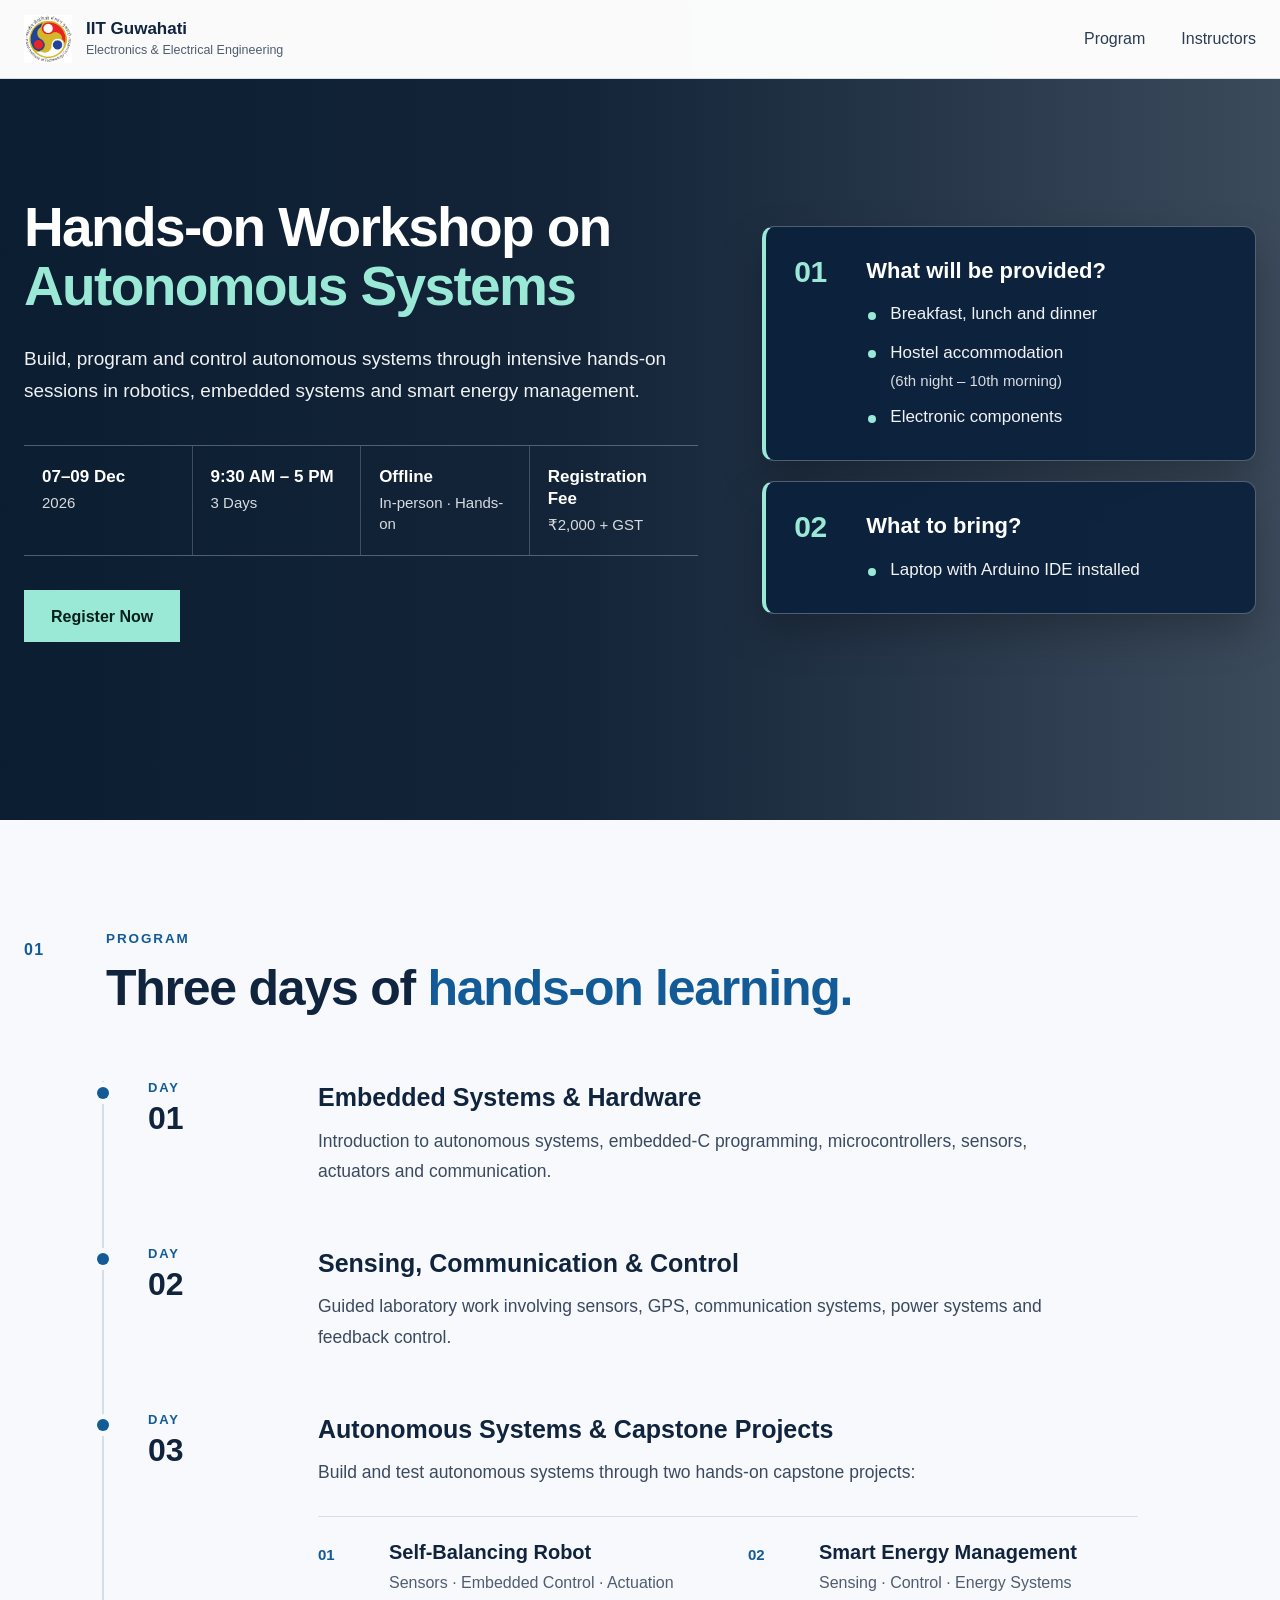
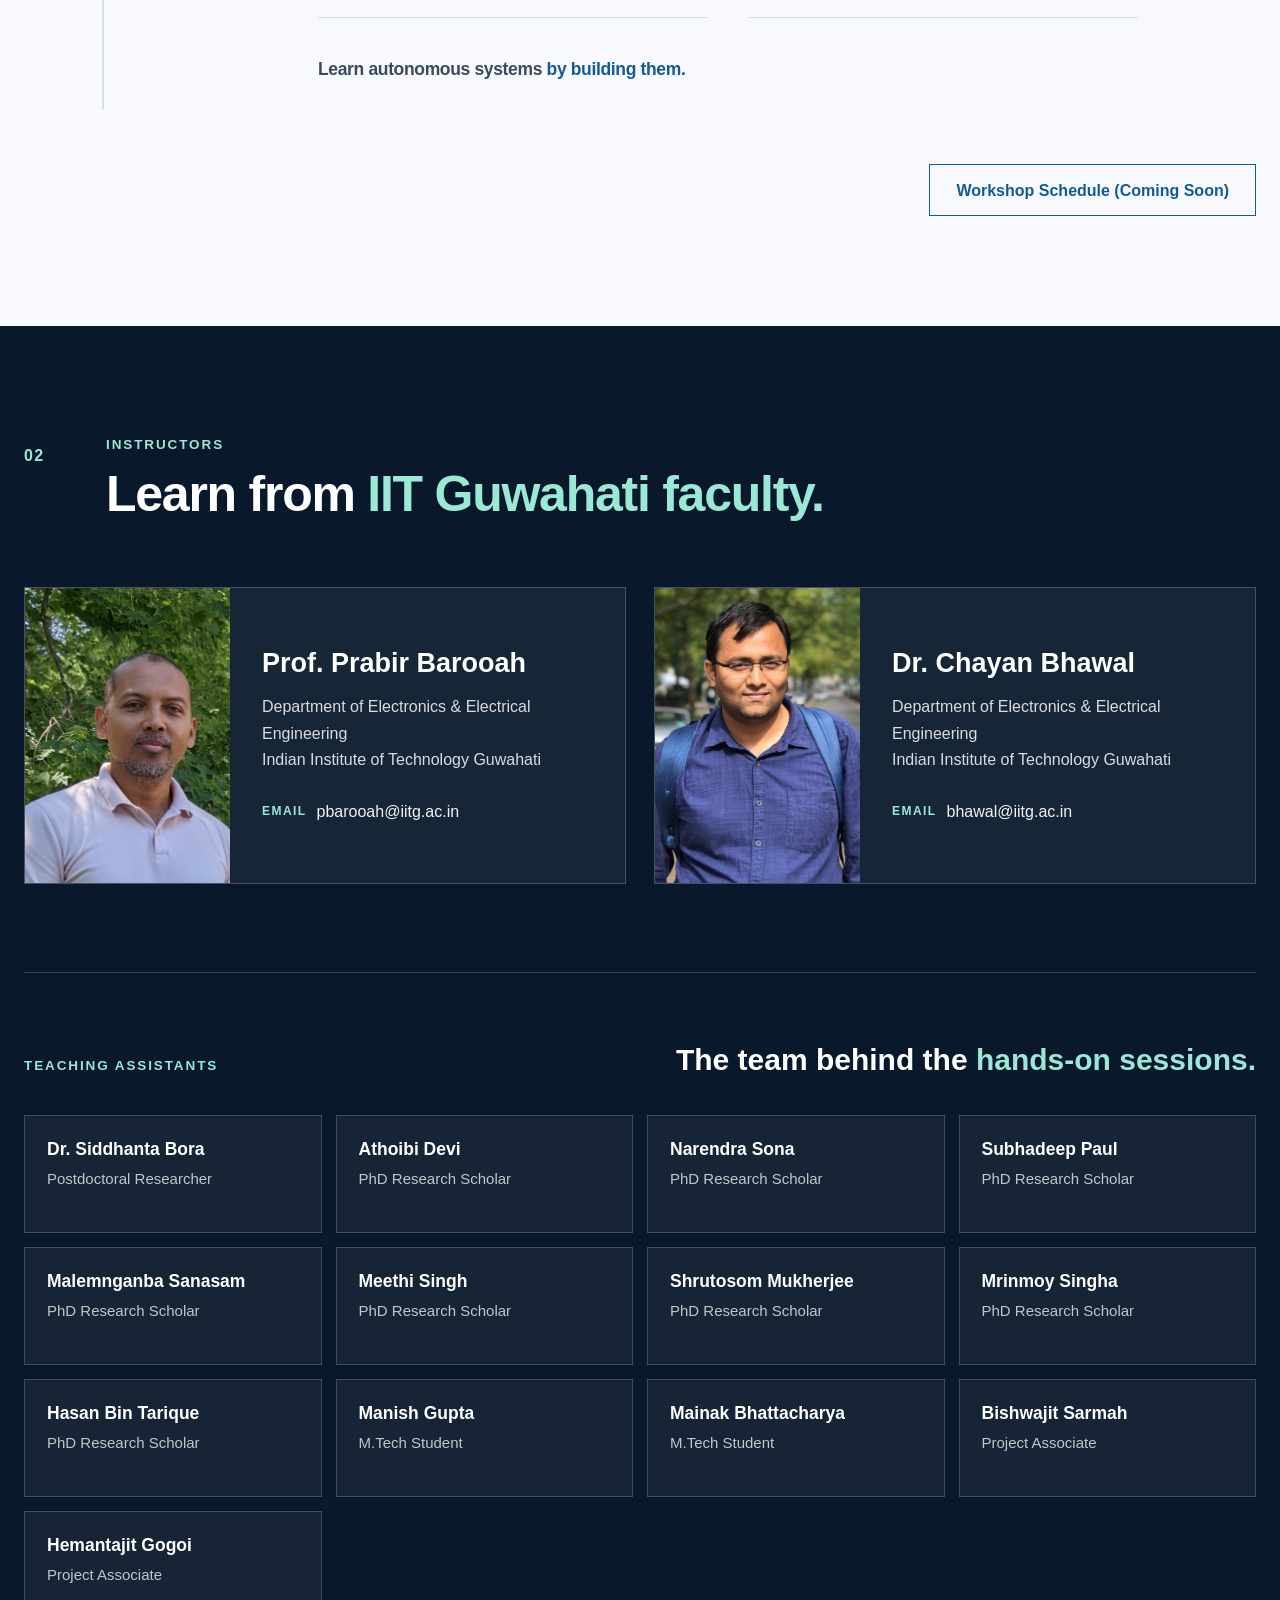
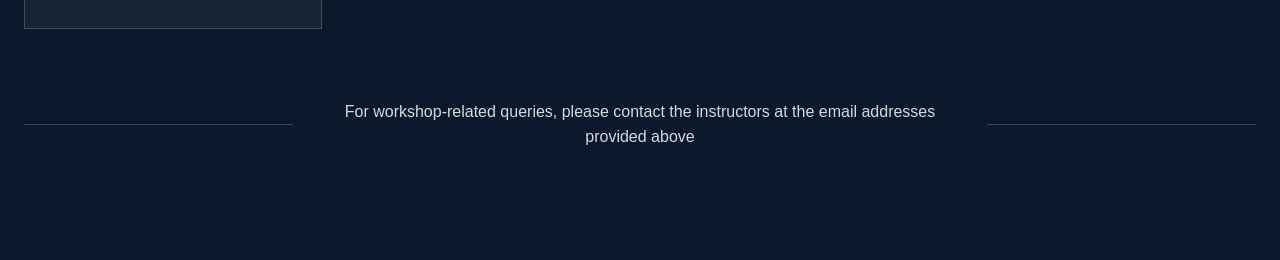
==== commit 1ea8ba97: "email" ====
--- a/index.html
+++ b/index.html
@@ -389,7 +389,7 @@
                                 </span>
 
                                 <a href="mailto:barooah@iitg.ac.in">
-                                    barooah@iitg.ac.in
+                                    pbarooah@iitg.ac.in
                                 </a>
 
                             </div>
@@ -429,7 +429,7 @@
                                 </span>
 
                                 <a href="mailto:chayan.bhawal@iitg.ac.in">
-                                    chayan.bhawal@iitg.ac.in
+                                    bhawal@iitg.ac.in
                                 </a>
 
                             </div>
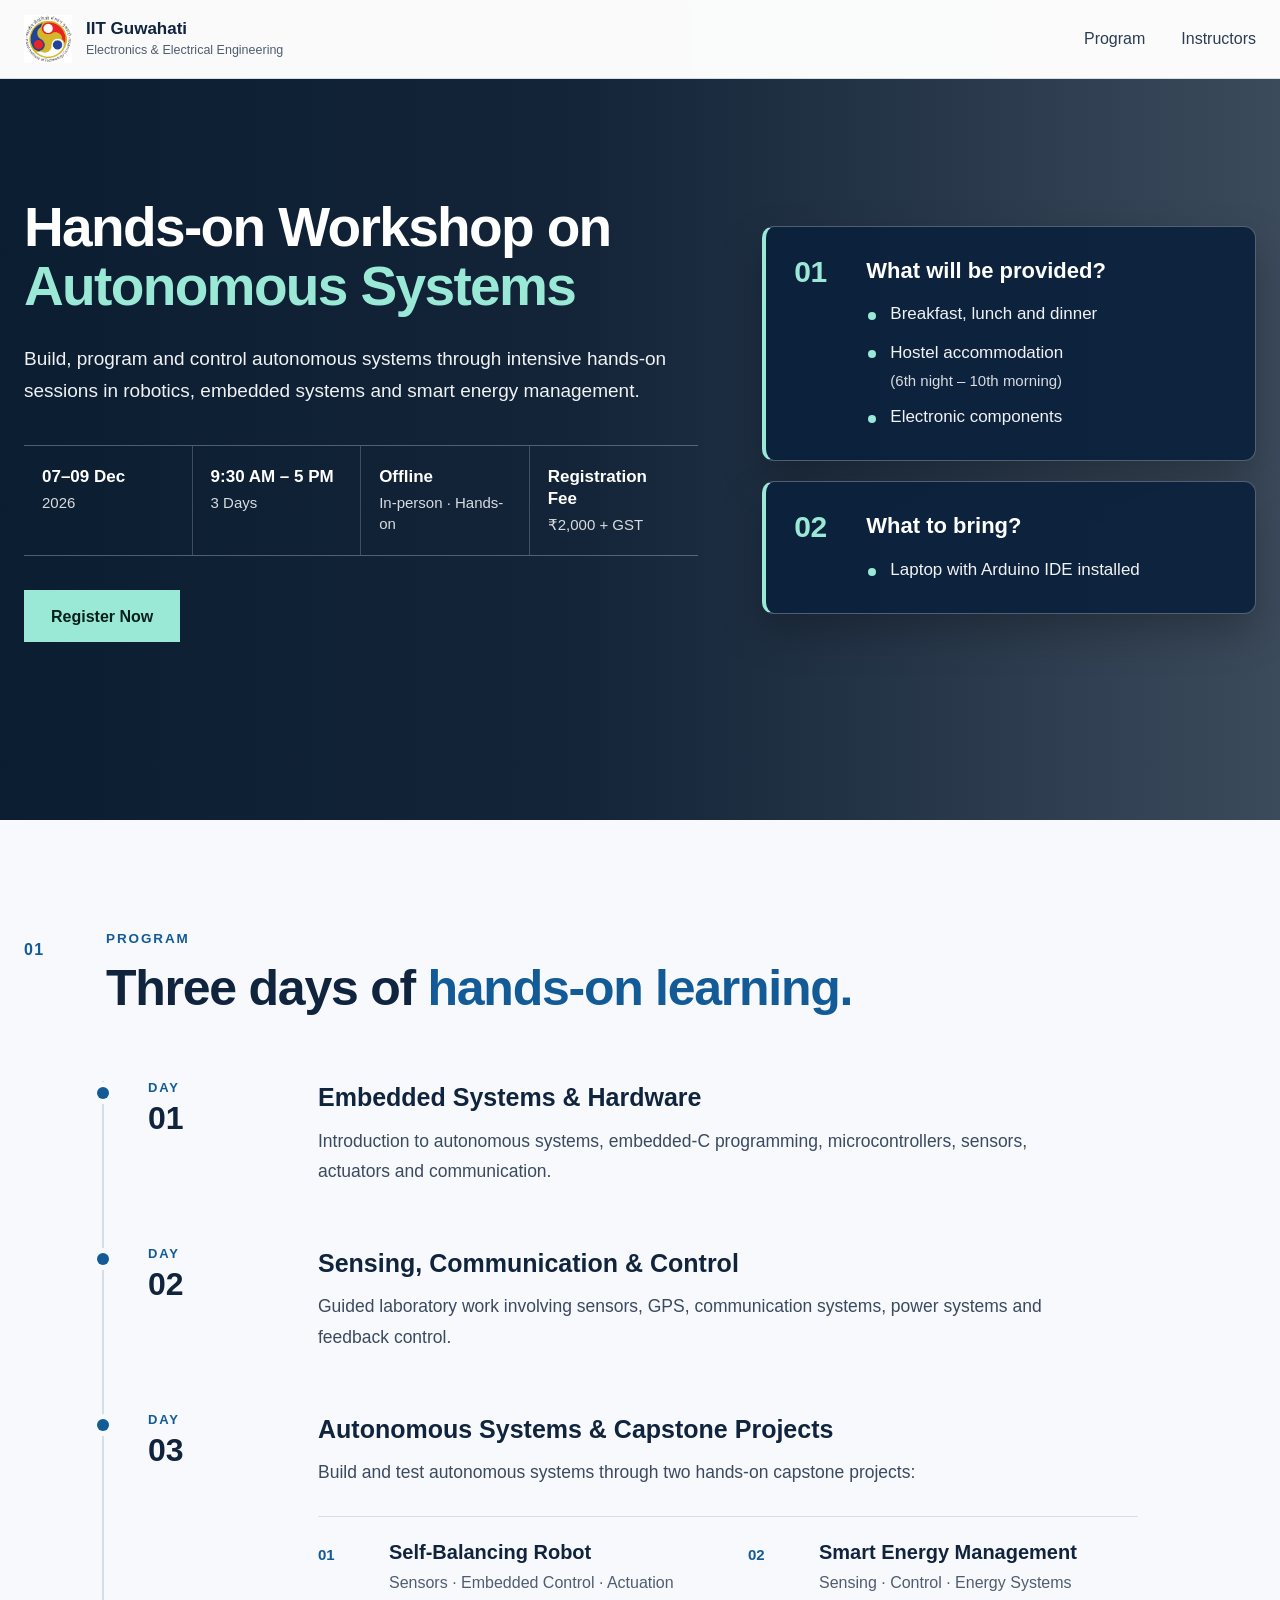
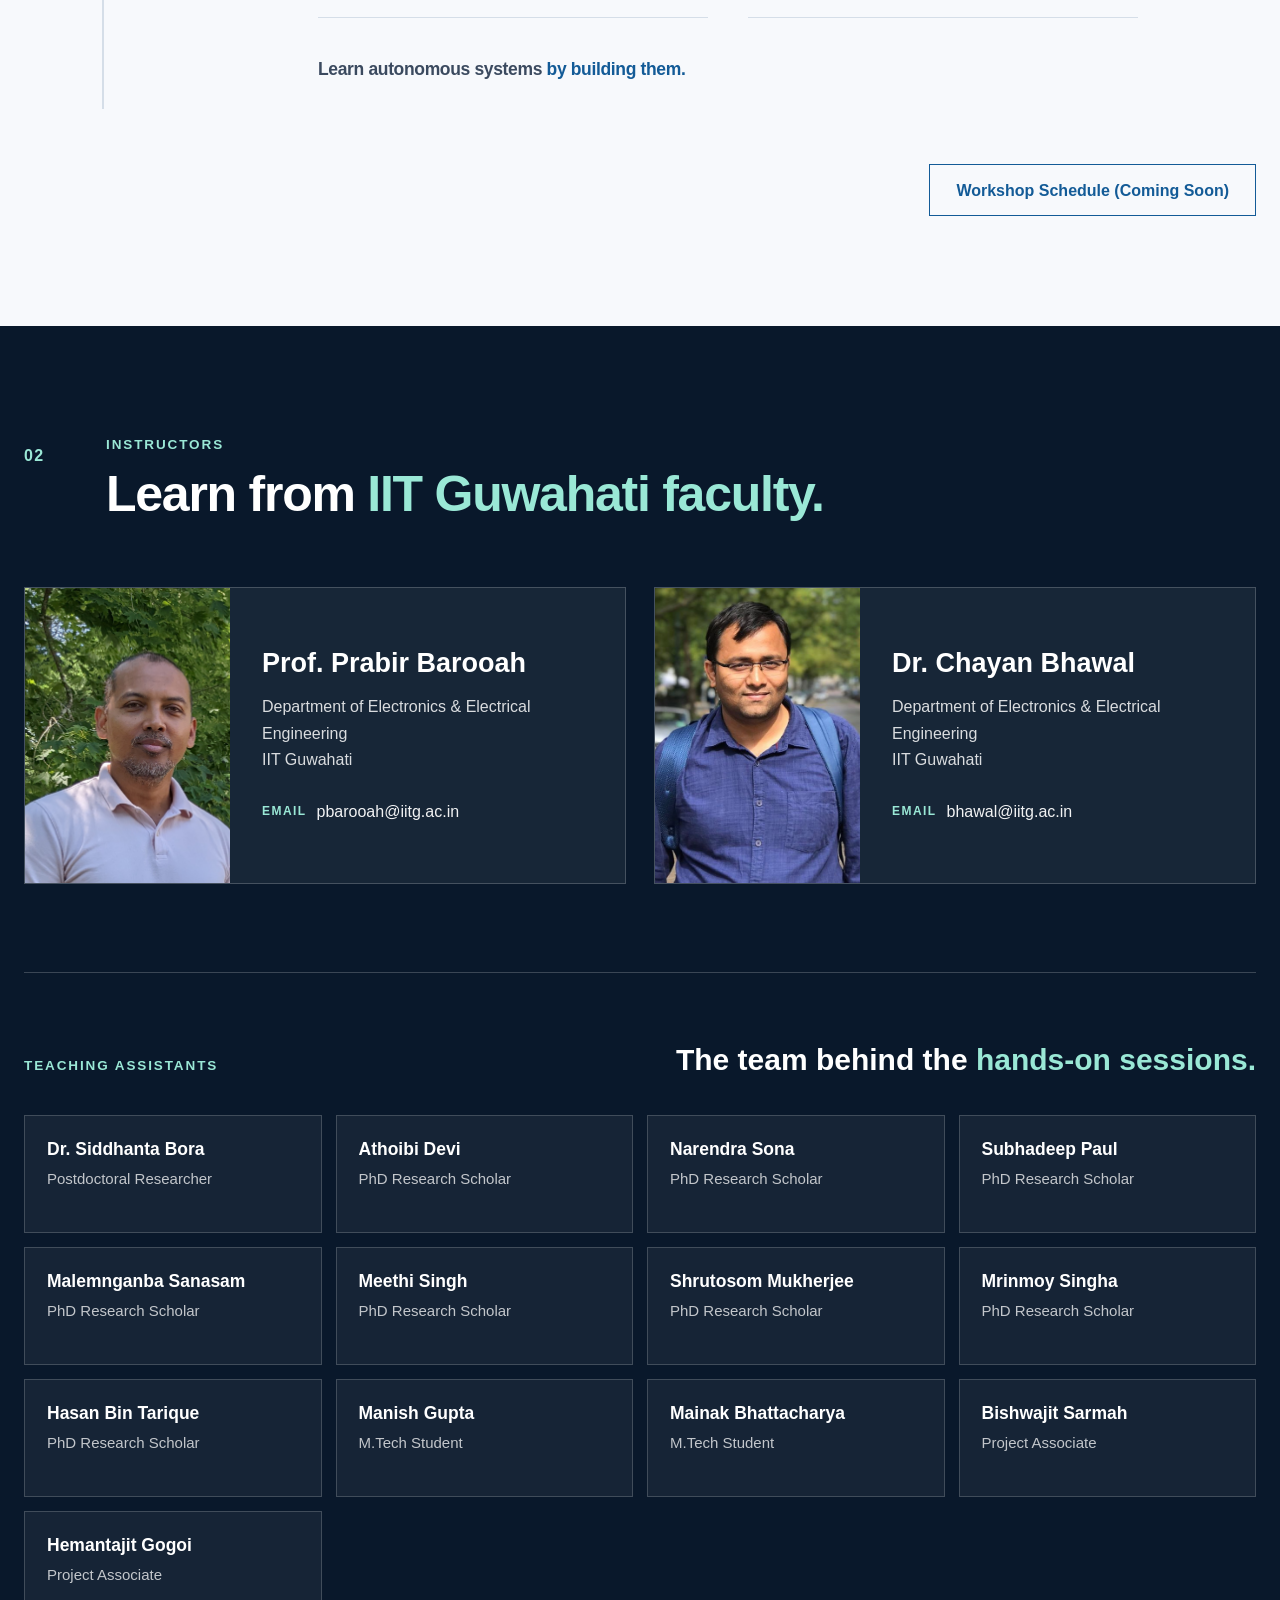
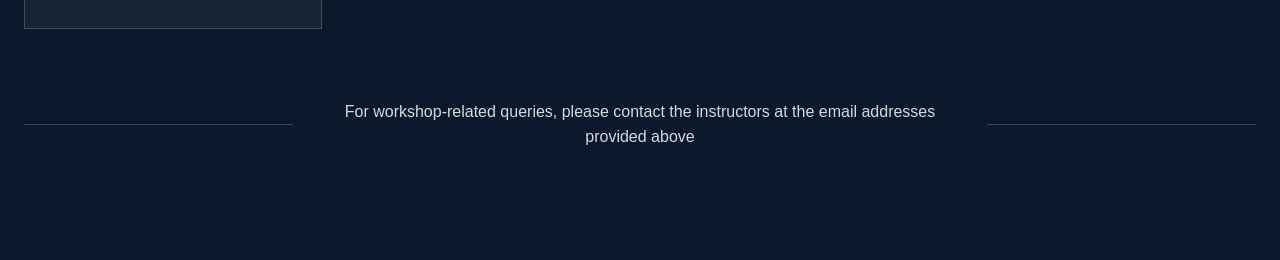
==== commit e53b2f40: "email updates" ====
--- a/index.html
+++ b/index.html
@@ -379,7 +379,7 @@
                             <p class="instructor-affiliation">
                                 Department of Electronics &amp;
                                 Electrical Engineering<br>
-                                Indian Institute of Technology Guwahati
+                                IIT Guwahati
                             </p>
 
                             <div class="instructor-email">
@@ -388,7 +388,7 @@
                                     EMAIL
                                 </span>
 
-                                <a href="mailto:barooah@iitg.ac.in">
+                                <a href="mailto:pbarooah@iitg.ac.in">
                                     pbarooah@iitg.ac.in
                                 </a>
 
@@ -419,7 +419,7 @@
                             <p class="instructor-affiliation">
                                 Department of Electronics &amp;
                                 Electrical Engineering<br>
-                                Indian Institute of Technology Guwahati
+                                IIT Guwahati
                             </p>
 
                             <div class="instructor-email">
@@ -428,7 +428,7 @@
                                     EMAIL
                                 </span>
 
-                                <a href="mailto:chayan.bhawal@iitg.ac.in">
+                                <a href="mailto:bhawal@iitg.ac.in">
                                     bhawal@iitg.ac.in
                                 </a>
 
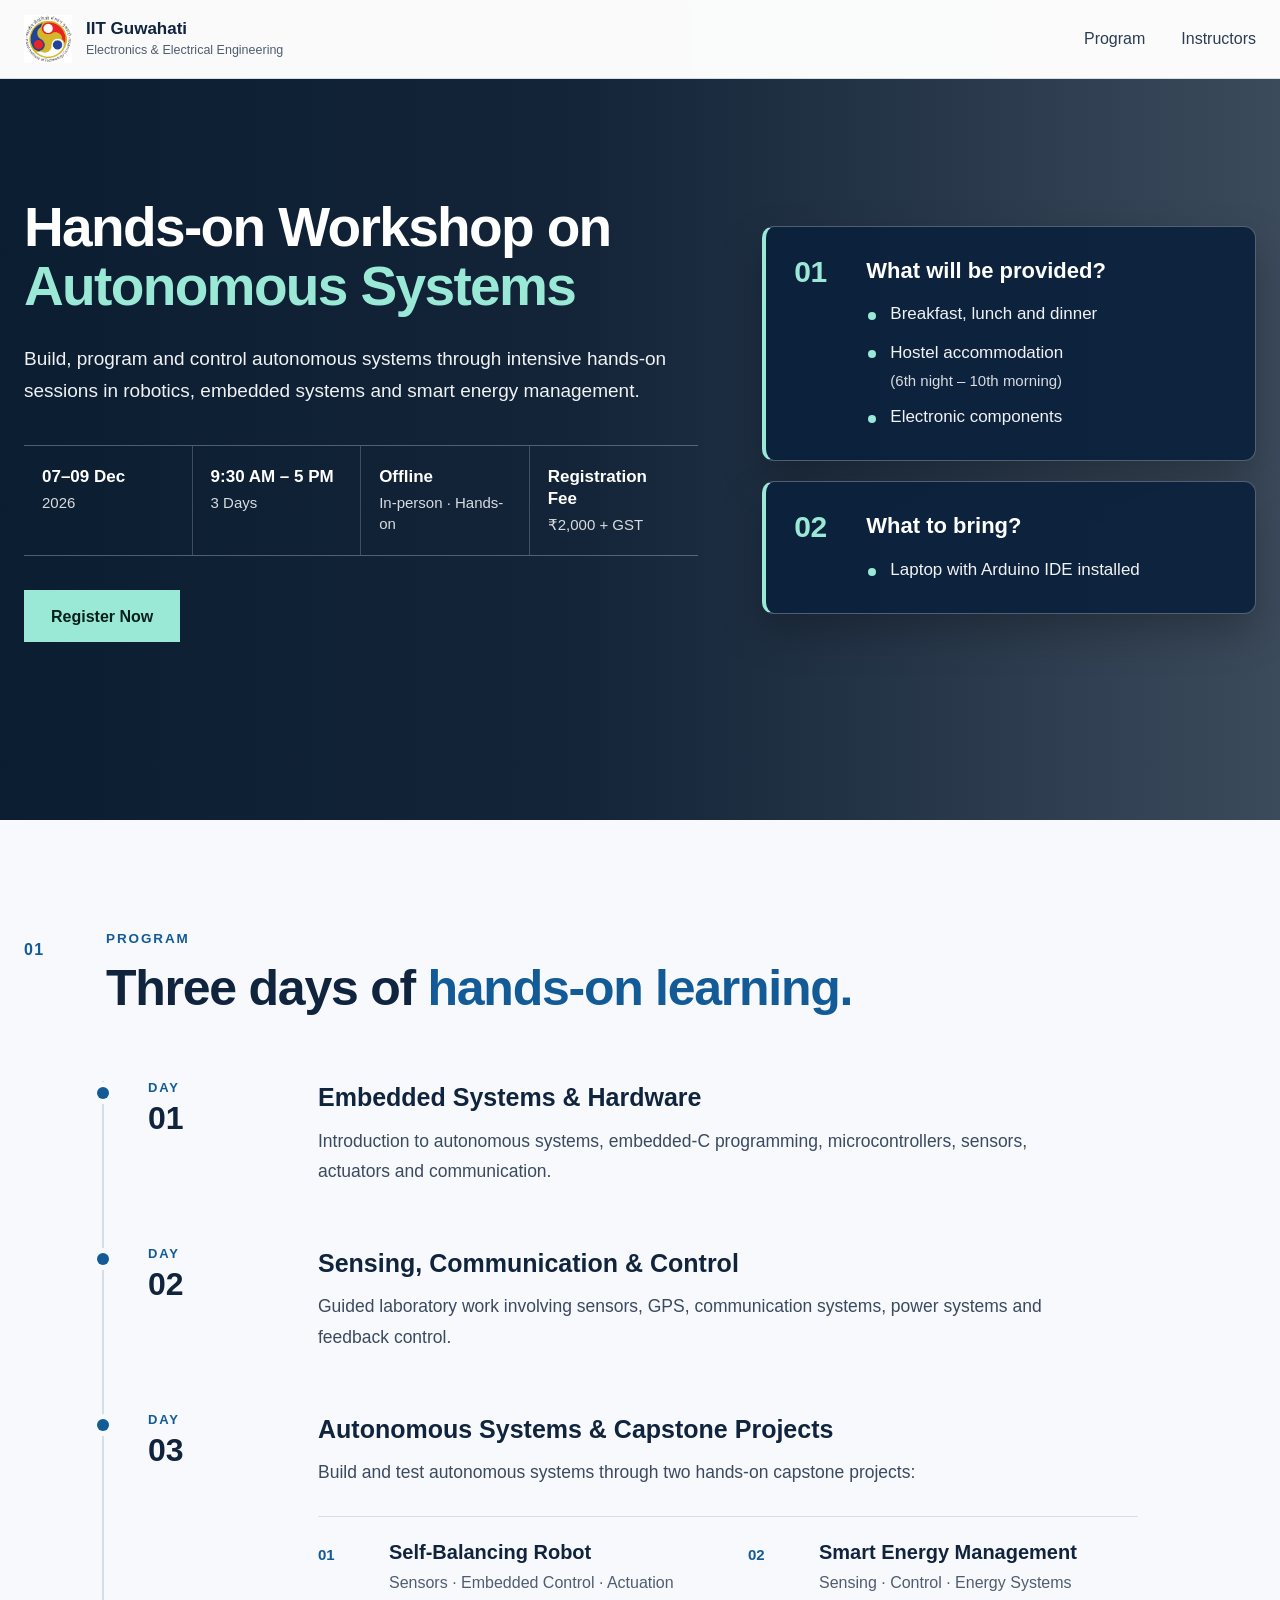
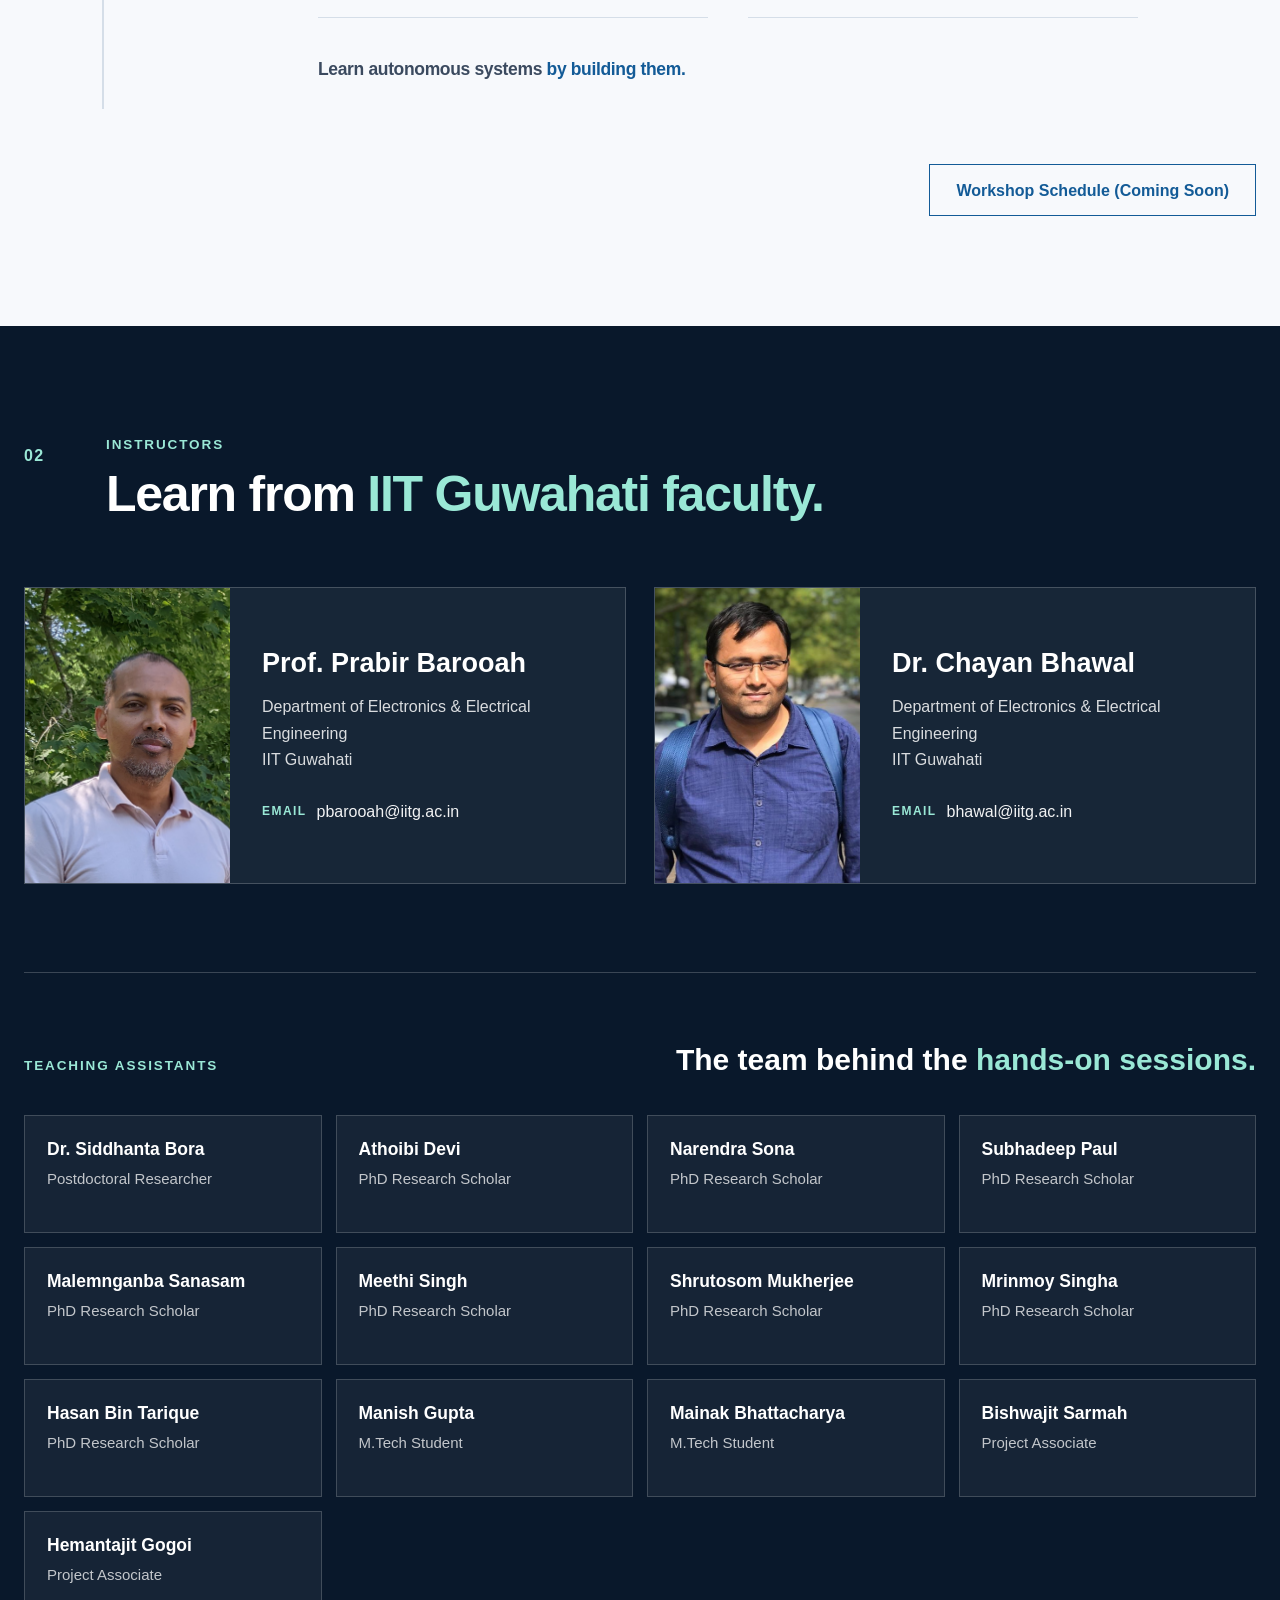
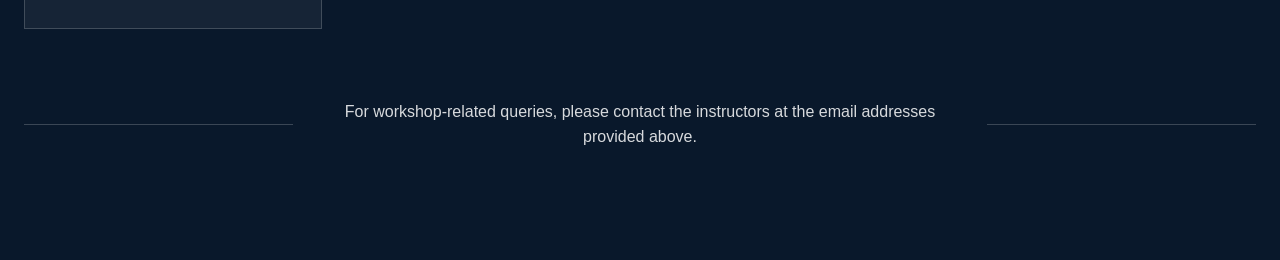
==== commit 94c0098f: "full-stop" ====
--- a/index.html
+++ b/index.html
@@ -540,7 +540,7 @@
                     <div class="contact-note-line"></div>
 
                     <p>
-                        For workshop-related queries, please contact the instructors at the email addresses provided above
+                        For workshop-related queries, please contact the instructors at the email addresses provided above.
                     </p>
 
                     <div class="contact-note-line"></div>
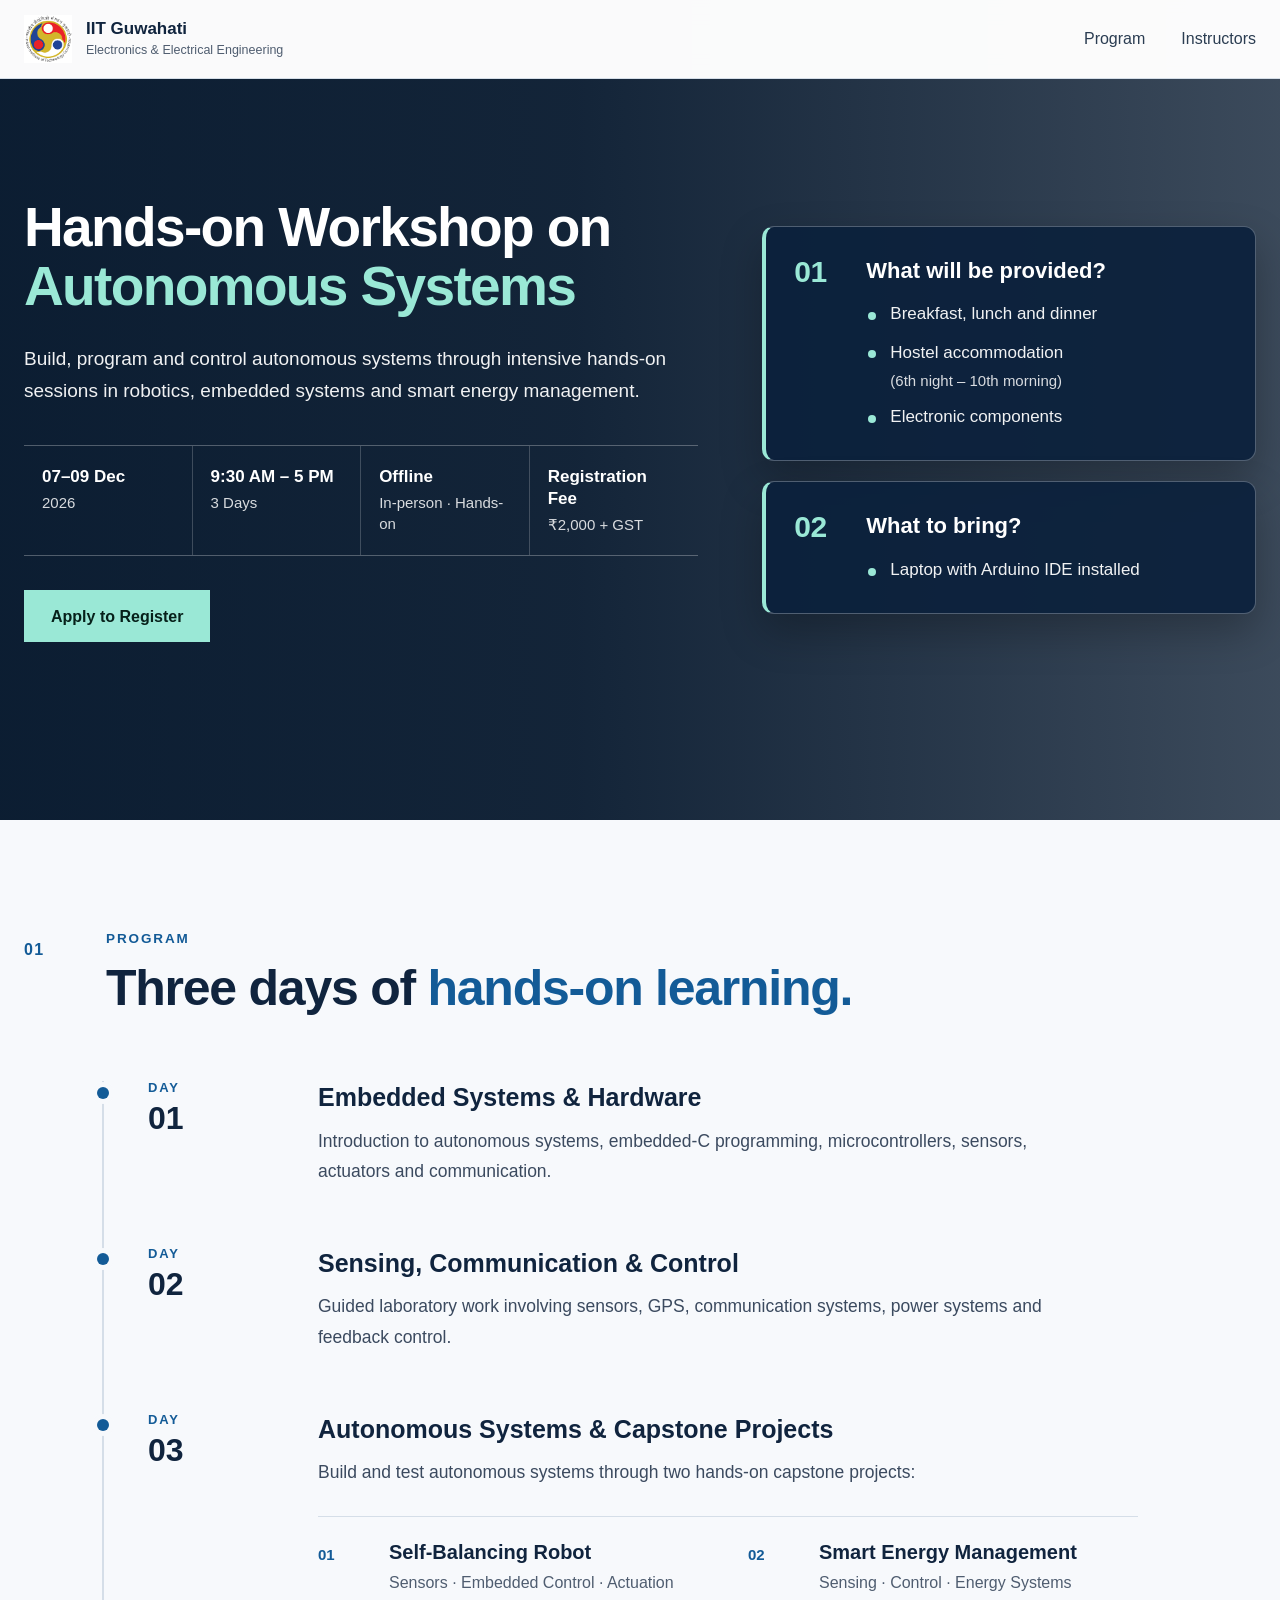
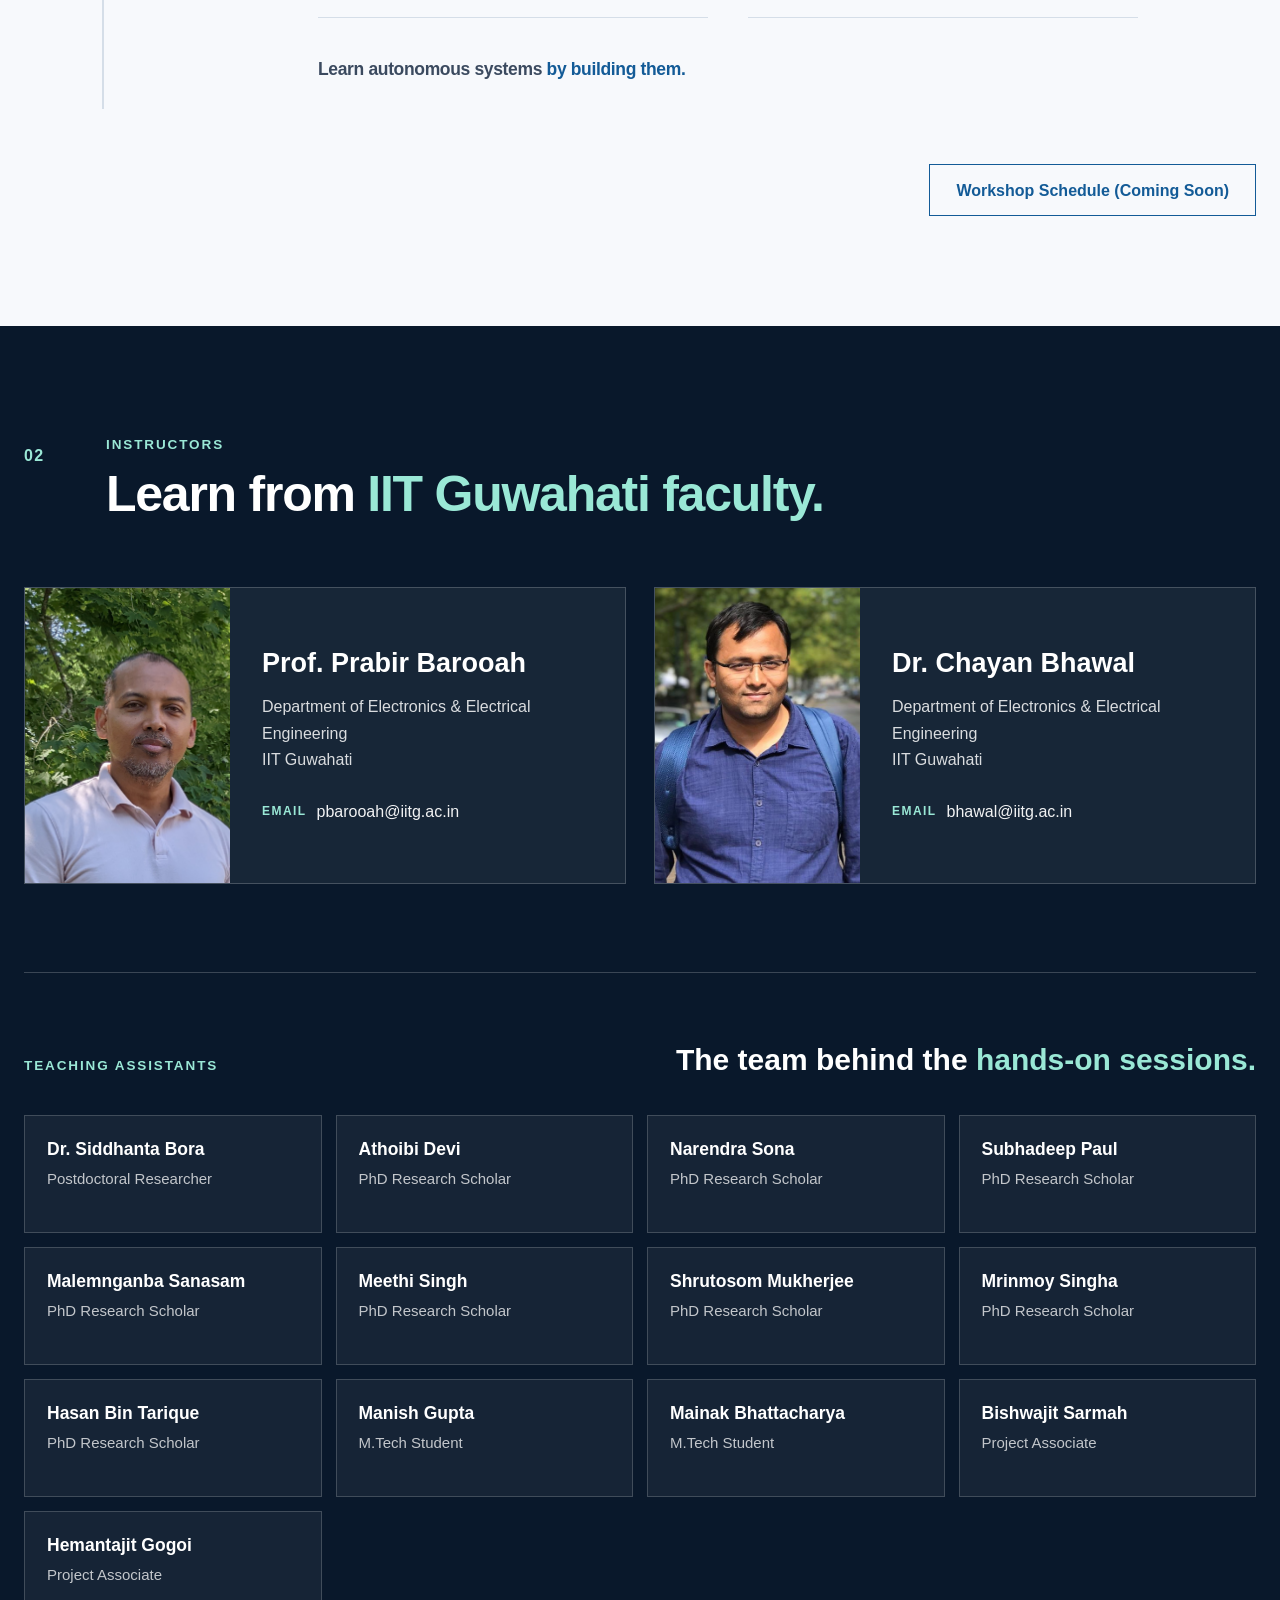
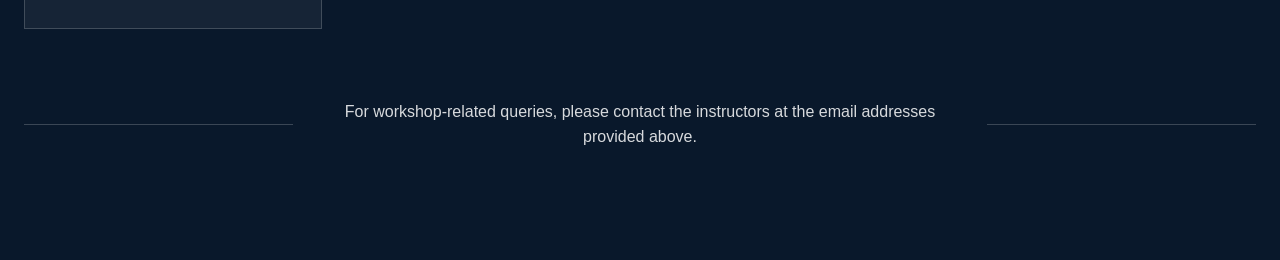
==== commit e8c44f70: "Update workshop website" ====
--- a/index.html
+++ b/index.html
@@ -108,8 +108,8 @@
 
                     <div class="hero-buttons">
 
-                        <a href="GOOGLE_FORM_URL" class="btn btn-primary">
-                            Register Now
+                        <a href="application.html" class="btn btn-primary">
+                            Apply to Register
                         </a>
 
                     </div>
--- a/style.css
+++ b/style.css
@@ -1349,3 +1349,247 @@
         transition: none !important;
     }
 }
+
+
+
+
+/* =========================================================
+   APPLICATION PAGE
+   All styles are scoped to .application-page so they do not
+   affect the existing homepage.
+========================================================= */
+
+.application-page .application-container {
+    width: min(100% - 40px, 900px);
+    margin: 0 auto;
+}
+
+.application-page .application-hero {
+    padding: 100px 0 60px;
+    text-align: center;
+}
+
+.application-page .application-eyebrow {
+    display: inline-block;
+    margin-bottom: 20px;
+    font-size: 0.8rem;
+    font-weight: 700;
+    letter-spacing: 2px;
+    text-transform: uppercase;
+}
+
+.application-page .application-hero h1 {
+    margin: 0 0 20px;
+    font-size: clamp(2.2rem, 5vw, 3.6rem);
+    line-height: 1.15;
+}
+
+.application-page .application-intro {
+    margin: 0 0 12px;
+    font-size: 1.2rem;
+    font-weight: 600;
+}
+
+.application-page .application-description {
+    max-width: 650px;
+    margin: 0 auto;
+    line-height: 1.8;
+    opacity: 0.75;
+}
+
+.application-page .application-section {
+    padding: 30px 0 90px;
+}
+
+.application-page .application-overview {
+    display: grid;
+    grid-template-columns: repeat(3, minmax(0, 1fr));
+    gap: 18px;
+    margin-bottom: 35px;
+}
+
+.application-page .application-info-card {
+    padding: 24px;
+    border: 1px solid var(--border-color, #ddd);
+    border-radius: 10px;
+    background: var(--card-bg, #fff);
+}
+
+.application-page .application-label {
+    display: block;
+    margin-bottom: 12px;
+    font-size: 0.75rem;
+    font-weight: 700;
+    letter-spacing: 1px;
+    text-transform: uppercase;
+    opacity: 0.7;
+}
+
+.application-page .application-info-card strong {
+    display: block;
+    font-size: 1rem;
+    line-height: 1.6;
+}
+
+.application-page .application-card {
+    padding: 32px;
+    margin-bottom: 22px;
+    border: 1px solid var(--border-color, #ddd);
+    border-radius: 10px;
+    background: var(--card-bg, #fff);
+}
+
+.application-page .application-step {
+    display: inline-block;
+    margin-bottom: 14px;
+    font-size: 0.75rem;
+    font-weight: 700;
+    letter-spacing: 1.5px;
+    opacity: 0.65;
+}
+
+.application-page .application-card h2 {
+    margin: 0 0 18px;
+    font-size: 1.45rem;
+    line-height: 1.4;
+}
+
+.application-page .application-card p {
+    margin: 0 0 18px;
+    line-height: 1.85;
+}
+
+.application-page .application-card p:last-child {
+    margin-bottom: 0;
+}
+
+.application-page .application-list {
+    padding-left: 24px;
+    margin: 18px 0 0;
+}
+
+.application-page .application-list li {
+    padding-left: 5px;
+    margin-bottom: 14px;
+    line-height: 1.8;
+}
+
+.application-page .application-list li:last-child {
+    margin-bottom: 0;
+}
+
+.application-page .application-fee {
+    display: flex;
+    flex-direction: column;
+    gap: 8px;
+    padding: 22px;
+    margin-bottom: 22px;
+    border-left: 3px solid currentColor;
+    background: var(--section-bg, #f5f5f5);
+}
+
+.application-page .application-fee span {
+    font-size: 0.8rem;
+    font-weight: 700;
+    letter-spacing: 1px;
+    text-transform: uppercase;
+    opacity: 0.7;
+}
+
+.application-page .application-fee strong {
+    font-size: 1.8rem;
+}
+
+.application-page .application-notice {
+    padding: 20px;
+    margin-top: 25px;
+    border-left: 3px solid currentColor;
+    background: var(--section-bg, #f5f5f5);
+    line-height: 1.8;
+}
+
+.application-page .application-cta {
+    padding: 42px 28px;
+    margin-top: 35px;
+    text-align: center;
+    border: 1px solid var(--border-color, #ddd);
+    border-radius: 10px;
+    background: var(--card-bg, #fff);
+}
+
+.application-page .application-cta h2 {
+    margin: 0 0 15px;
+    font-size: 1.7rem;
+}
+
+.application-page .application-cta p {
+    max-width: 600px;
+    margin: 0 auto 25px;
+    line-height: 1.8;
+    opacity: 0.75;
+}
+
+.application-page .application-cta .btn {
+    display: inline-block;
+    margin-bottom: 12px;
+    text-decoration: none;
+}
+
+.application-page .application-back-link {
+    display: inline-block;
+    margin-top: 16px;
+    font-size: 0.9rem;
+    text-decoration: none;
+    color: inherit;
+    opacity: 0.8;
+}
+
+.application-page .application-back-link:hover {
+    opacity: 1;
+    text-decoration: underline;
+}
+
+.application-page .application-footer {
+    padding: 28px 20px;
+    border-top: 1px solid var(--border-color, #ddd);
+    text-align: center;
+}
+
+.application-page .application-footer p {
+    margin: 6px 0;
+    font-size: 0.85rem;
+    line-height: 1.7;
+    opacity: 0.75;
+}
+
+
+/* APPLICATION PAGE RESPONSIVE DESIGN */
+
+@media (max-width: 700px) {
+
+    .application-page .application-hero {
+        padding: 75px 0 45px;
+    }
+
+    .application-page .application-section {
+        padding: 25px 0 60px;
+    }
+
+    .application-page .application-overview {
+        grid-template-columns: 1fr;
+        gap: 12px;
+    }
+
+    .application-page .application-info-card {
+        padding: 20px;
+    }
+
+    .application-page .application-card {
+        padding: 25px 20px;
+    }
+
+    .application-page .application-cta {
+        padding: 32px 20px;
+    }
+
+}
